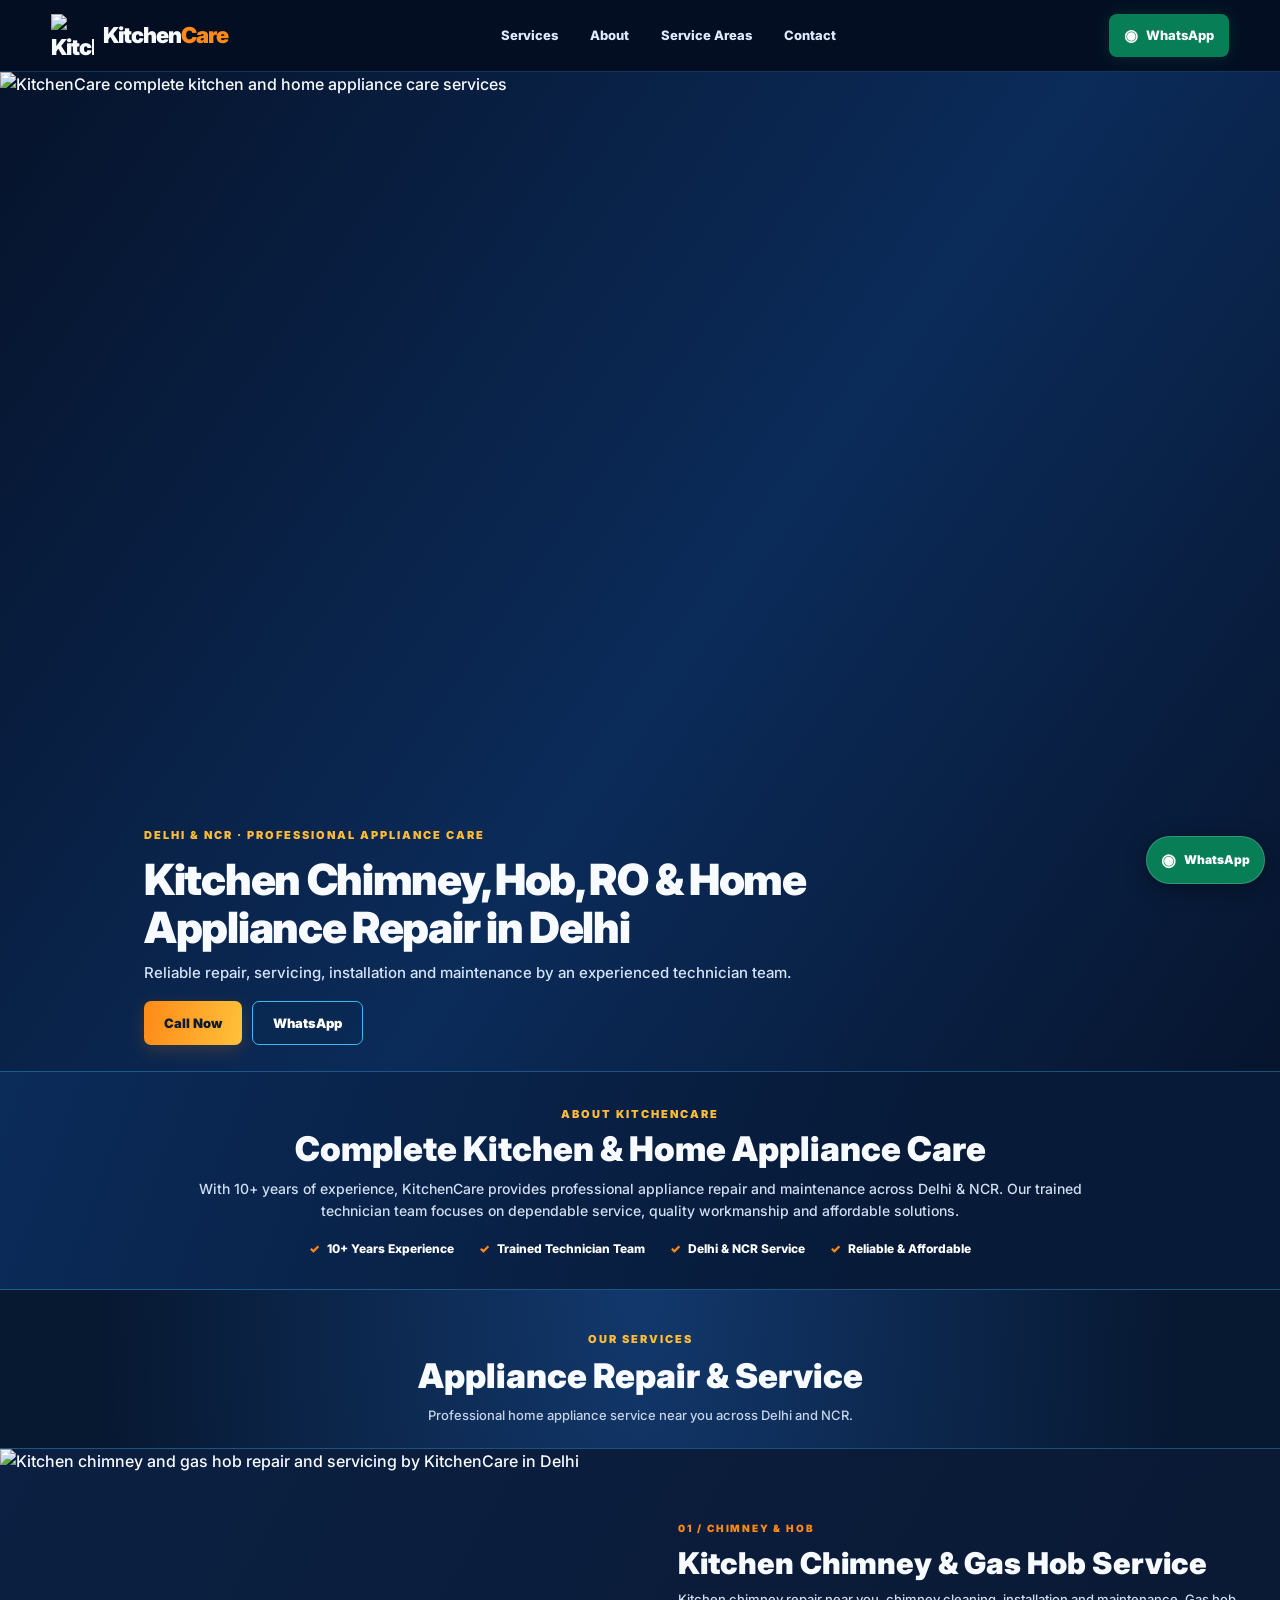
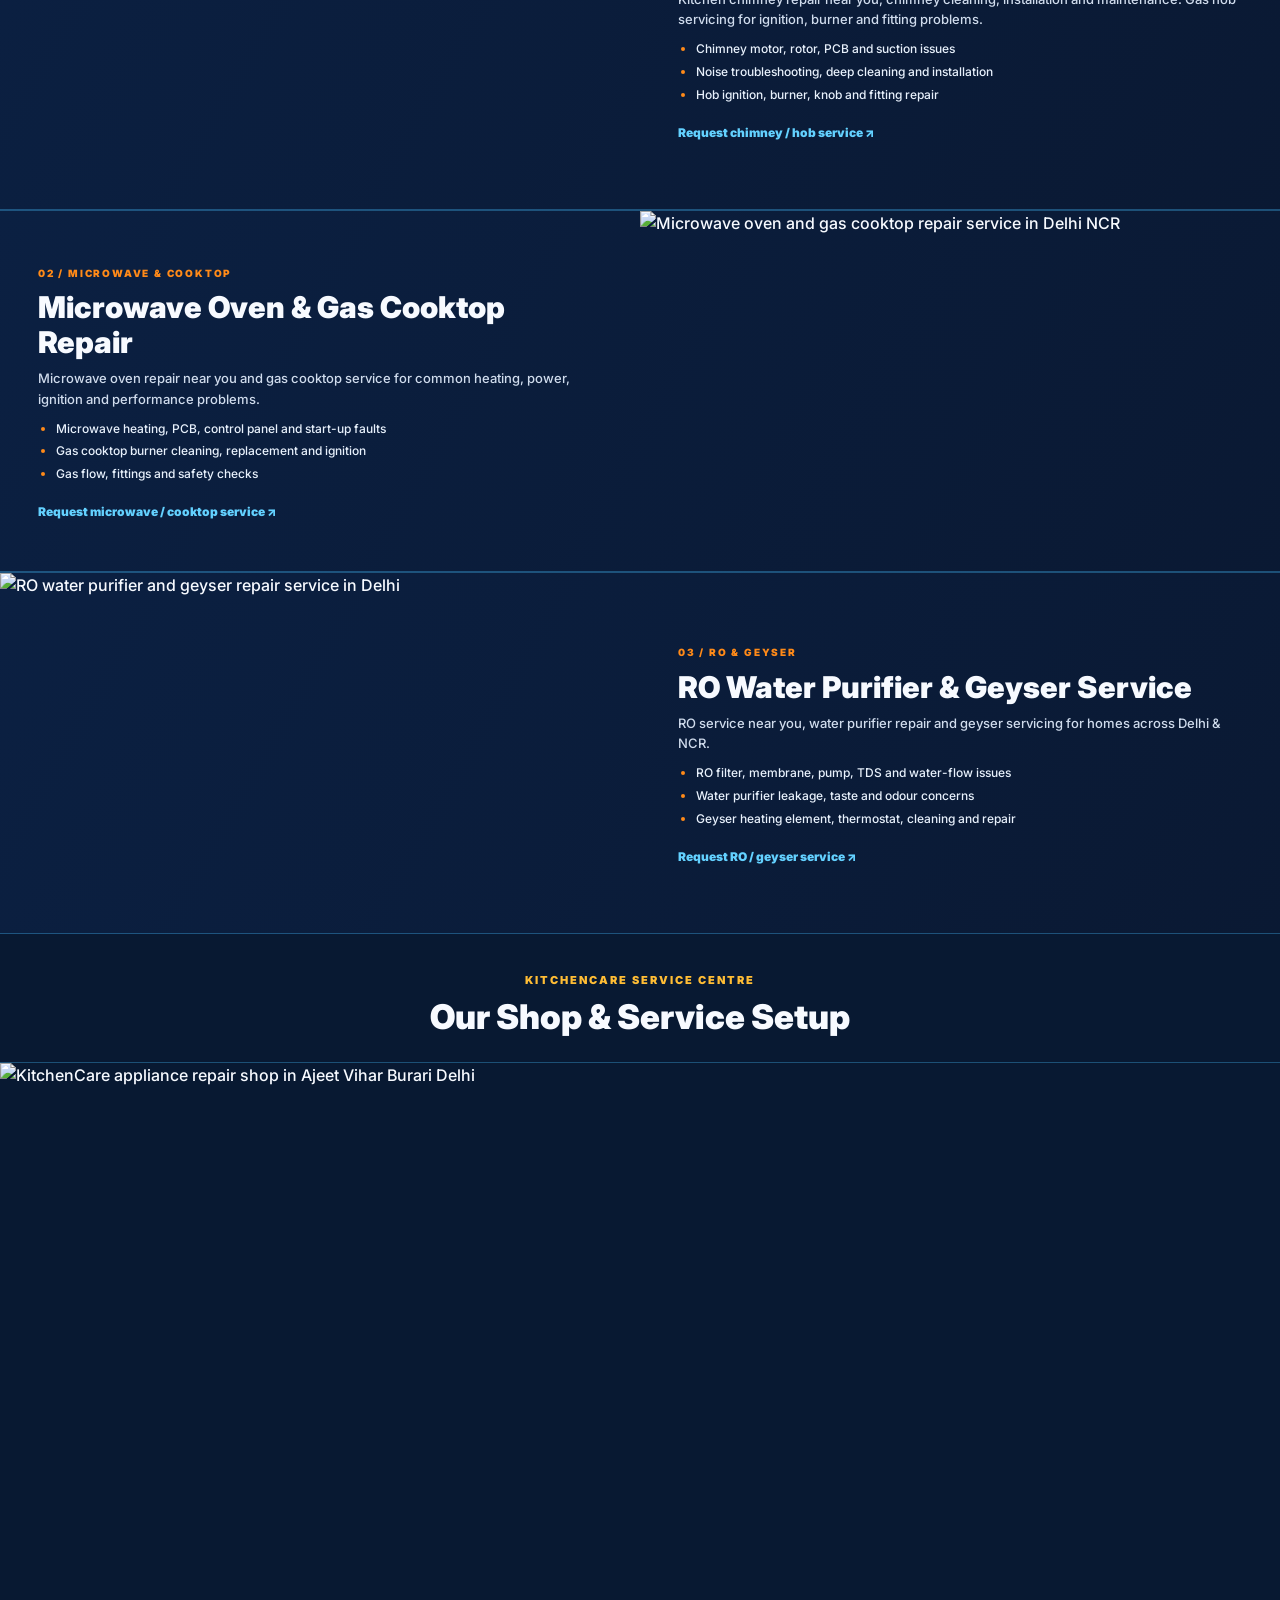
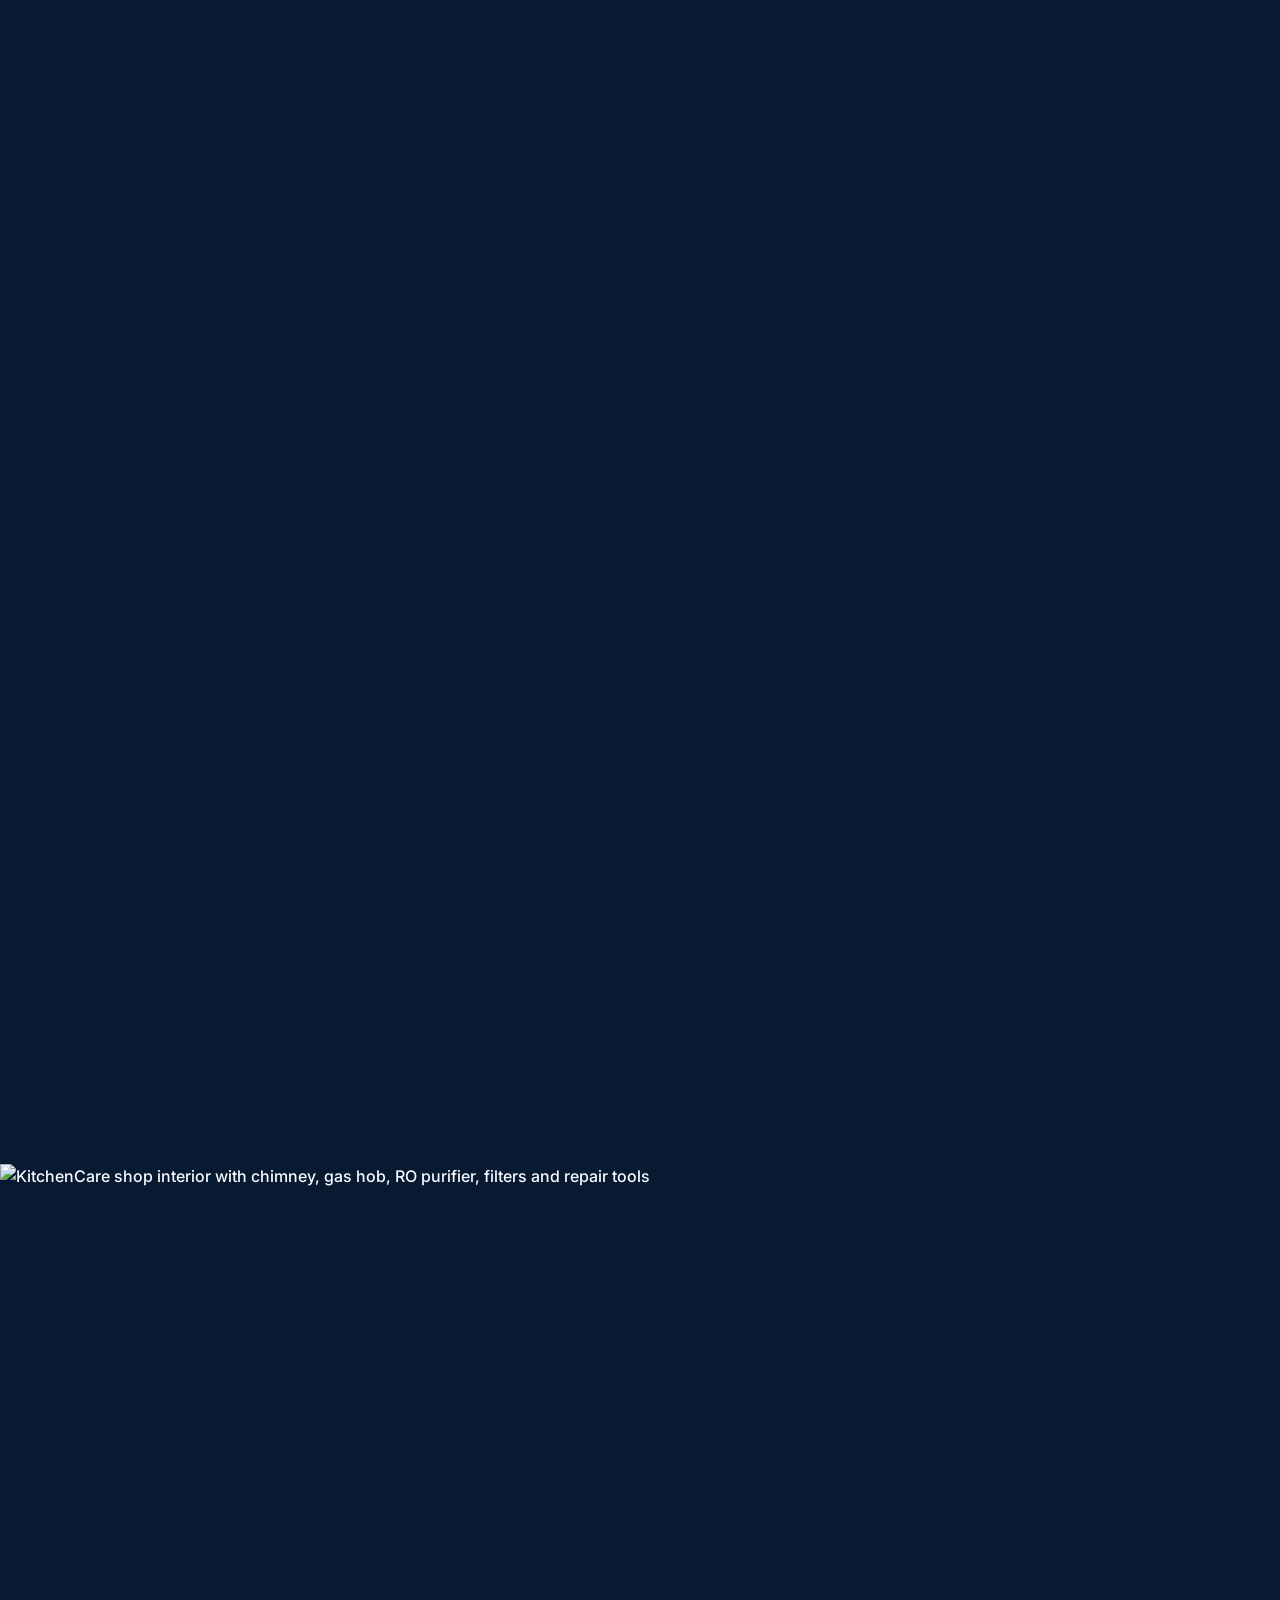
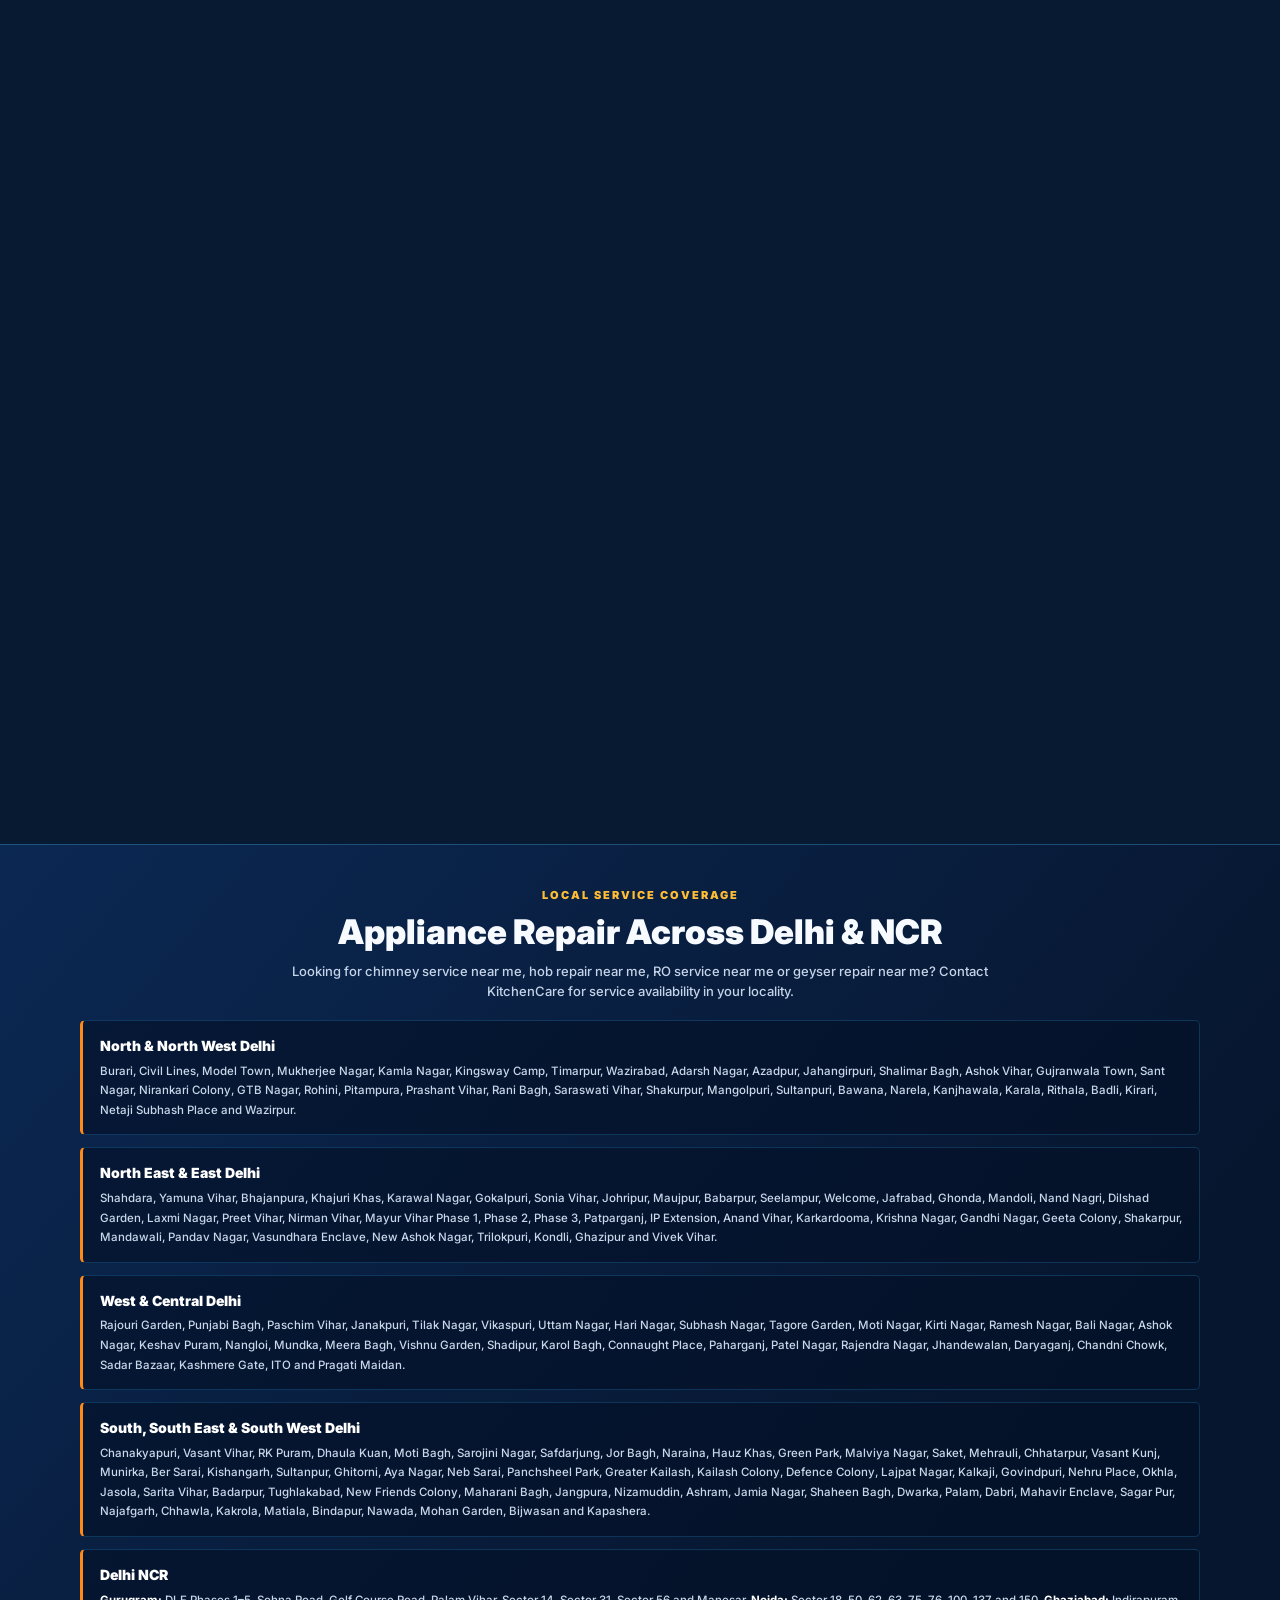
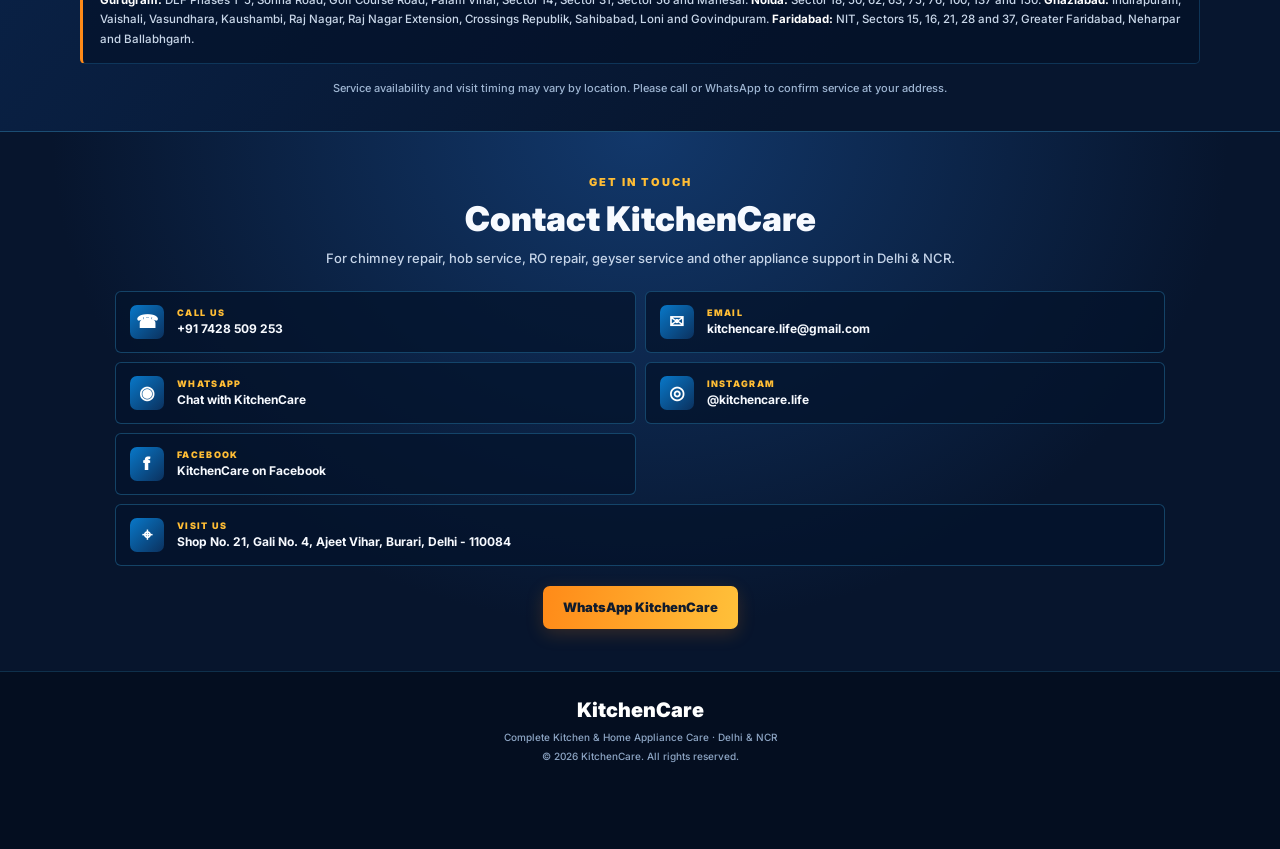
==== index.html @ 808c4248 "Add files via upload" ====
<!doctype html>
<html lang="en-IN">
<head>
  <meta charset="utf-8">
  <meta name="viewport" content="width=device-width, initial-scale=1">
  <title>KitchenCare | Chimney, Hob, RO & Appliance Repair in Delhi NCR</title>
  <meta name="description" content="KitchenCare provides chimney repair near you, kitchen chimney service, gas hob and cooktop repair, microwave repair, RO water purifier service and geyser repair across Delhi and NCR. Call or WhatsApp for service." />
  <meta name="keywords" content="chimney service near me, chimney repair near me, kitchen chimney repair Delhi, hob service near me, gas hob repair Delhi, gas cooktop repair, RO service near me, RO repair near me, water purifier service Delhi, geyser repair near me, microwave oven repair Delhi, appliance repair Delhi NCR" />
  <meta name="theme-color" content="#07152f">
  <meta property="og:type" content="website">
  <meta property="og:title" content="KitchenCare | Complete Kitchen & Home Appliance Care">
  <meta property="og:description" content="Professional chimney, hob, cooktop, microwave, RO and geyser service across Delhi & NCR.">
  <meta property="og:url" content="https://kitchencare.life/">
  <meta property="og:image" content="https://kitchencare.life/assets/hero.png">
  <link rel="canonical" href="https://kitchencare.life/">
  <link rel="icon" href="assets/logo.png" type="image/webp">
  <link rel="preconnect" href="https://fonts.googleapis.com">
  <link rel="preconnect" href="https://fonts.gstatic.com" crossorigin>
  <link href="https://fonts.googleapis.com/css2?family=Inter:wght@400;500;600;700;800;900&display=swap" rel="stylesheet">
  <link rel="stylesheet" href="styles.css">
  <script type="application/ld+json">
  {
    "@context":"https://schema.org",
    "@type":"HomeAndConstructionBusiness",
    "name":"KitchenCare",
    "url":"https://kitchencare.life/",
    "image":"https://kitchencare.life/assets/hero.png",
    "telephone":"+91-7428509253",
    "email":"kitchencare.life@gmail.com",
    "description":"KitchenCare provides kitchen chimney, gas hob, gas cooktop, microwave oven, RO water purifier and geyser repair, servicing and maintenance across Delhi and NCR.",
    "address":{
      "@type":"PostalAddress",
      "streetAddress":"Shop No. 21, Gali No. 4, Ajeet Vihar, Burari",
      "addressLocality":"Delhi",
      "addressRegion":"Delhi",
      "postalCode":"110084",
      "addressCountry":"IN"
    },
    "areaServed":["Delhi","North Delhi","North West Delhi","North East Delhi","West Delhi","Central Delhi","New Delhi","South Delhi","South East Delhi","South West Delhi","Gurugram","Noida","Ghaziabad","Faridabad"],
    "sameAs":[
      "https://www.instagram.com/kitchencare.life?evlk=MWlkMXZwMzRscHdmMA==",
      "https://www.facebook.com/share/1CvpM5TSEc/"
    ]
  }
  </script>
</head>
<body>
  <header class="site-header">
    <a class="brand" href="#home" aria-label="KitchenCare home"><img src="assets/logo.png" alt="KitchenCare logo"><span>Kitchen<span>Care</span></span></a>
    <nav class="desktop-nav" aria-label="Main navigation">
      <a href="#services">Services</a><a href="#about">About</a><a href="#areas">Service Areas</a><a href="#contact">Contact</a>
    </nav>
    <a class="header-whatsapp" href="https://wa.me/917428509253" target="_blank" rel="noopener" aria-label="WhatsApp KitchenCare"><span class="wa-icon">◉</span> WhatsApp</a>
  </header>

  <main id="home">
    <section class="hero-section" aria-label="KitchenCare appliance repair services">
      <img class="hero-banner" src="assets/hero.png" width="1920" height="1080" fetchpriority="high" decoding="async" alt="KitchenCare complete kitchen and home appliance care services">
      <div class="hero-copy">
        <p class="eyebrow">DELHI &amp; NCR · PROFESSIONAL APPLIANCE CARE</p>
        <h1>Kitchen Chimney, Hob, RO &amp; Home Appliance Repair in Delhi</h1>
        <p>Reliable repair, servicing, installation and maintenance by an experienced technician team.</p>
        <div class="hero-actions"><a class="btn btn-orange" href="tel:+917428509253">Call Now</a><a class="btn btn-outline" href="https://wa.me/917428509253" target="_blank" rel="noopener">WhatsApp</a></div>
      </div>
    </section>

    <section class="intro-strip" id="about">
      <div class="section-kicker">ABOUT KITCHENCARE</div>
      <h2>Complete Kitchen &amp; Home Appliance Care</h2>
      <p>With 10+ years of experience, KitchenCare provides professional appliance repair and maintenance across Delhi &amp; NCR. Our trained technician team focuses on dependable service, quality workmanship and affordable solutions.</p>
      <div class="trust-points"><span>10+ Years Experience</span><span>Trained Technician Team</span><span>Delhi &amp; NCR Service</span><span>Reliable &amp; Affordable</span></div>
    </section>

    <section class="service-section" id="services">
      <div class="section-heading"><span class="section-kicker">OUR SERVICES</span><h2>Appliance Repair &amp; Service</h2><p>Professional home appliance service near you across Delhi and NCR.</p></div>

      <article class="service-card">
        <img src="assets/chimney-hob.png" width="1920" height="1080" loading="lazy" decoding="async" alt="Kitchen chimney and gas hob repair and servicing by KitchenCare in Delhi">
        <div class="service-copy"><span class="service-number">01 / CHIMNEY &amp; HOB</span><h3>Kitchen Chimney &amp; Gas Hob Service</h3><p>Kitchen chimney repair near you, chimney cleaning, installation and maintenance. Gas hob servicing for ignition, burner and fitting problems.</p><ul><li>Chimney motor, rotor, PCB and suction issues</li><li>Noise troubleshooting, deep cleaning and installation</li><li>Hob ignition, burner, knob and fitting repair</li></ul><a class="text-link" href="https://wa.me/917428509253?text=Hello%20KitchenCare%2C%20I%20need%20chimney%20or%20hob%20service." target="_blank" rel="noopener">Request chimney / hob service ↗</a></div>
      </article>

      <article class="service-card reverse">
        <img src="assets/microwave-cooktop.png" width="1920" height="1080" loading="lazy" decoding="async" alt="Microwave oven and gas cooktop repair service in Delhi NCR">
        <div class="service-copy"><span class="service-number">02 / MICROWAVE &amp; COOKTOP</span><h3>Microwave Oven &amp; Gas Cooktop Repair</h3><p>Microwave oven repair near you and gas cooktop service for common heating, power, ignition and performance problems.</p><ul><li>Microwave heating, PCB, control panel and start-up faults</li><li>Gas cooktop burner cleaning, replacement and ignition</li><li>Gas flow, fittings and safety checks</li></ul><a class="text-link" href="https://wa.me/917428509253?text=Hello%20KitchenCare%2C%20I%20need%20microwave%20or%20gas%20cooktop%20service." target="_blank" rel="noopener">Request microwave / cooktop service ↗</a></div>
      </article>

      <article class="service-card">
        <img src="assets/geyser-ro.png" width="1920" height="1080" loading="lazy" decoding="async" alt="RO water purifier and geyser repair service in Delhi">
        <div class="service-copy"><span class="service-number">03 / RO &amp; GEYSER</span><h3>RO Water Purifier &amp; Geyser Service</h3><p>RO service near you, water purifier repair and geyser servicing for homes across Delhi &amp; NCR.</p><ul><li>RO filter, membrane, pump, TDS and water-flow issues</li><li>Water purifier leakage, taste and odour concerns</li><li>Geyser heating element, thermostat, cleaning and repair</li></ul><a class="text-link" href="https://wa.me/917428509253?text=Hello%20KitchenCare%2C%20I%20need%20RO%20or%20geyser%20service." target="_blank" rel="noopener">Request RO / geyser service ↗</a></div>
      </article>
    </section>

    <section class="shop-section">
      <div class="section-heading"><span class="section-kicker">KITCHENCARE SERVICE CENTRE</span><h2>Our Shop &amp; Service Setup</h2></div>
      <img class="shop-image" src="assets/shop-front.png" width="1088" height="1446" loading="lazy" decoding="async" alt="KitchenCare appliance repair shop in Ajeet Vihar Burari Delhi">
      <img class="shop-image shop-detail" src="assets/shop-interior.png" width="1254" height="1254" loading="lazy" decoding="async" alt="KitchenCare shop interior with chimney, gas hob, RO purifier, filters and repair tools">
    </section>

    <section class="areas-section" id="areas">
      <div class="section-heading"><span class="section-kicker">LOCAL SERVICE COVERAGE</span><h2>Appliance Repair Across Delhi &amp; NCR</h2><p>Looking for chimney service near me, hob repair near me, RO service near me or geyser repair near me? Contact KitchenCare for service availability in your locality.</p></div>
      <div class="area-block"><h3>North &amp; North West Delhi</h3><p>Burari, Civil Lines, Model Town, Mukherjee Nagar, Kamla Nagar, Kingsway Camp, Timarpur, Wazirabad, Adarsh Nagar, Azadpur, Jahangirpuri, Shalimar Bagh, Ashok Vihar, Gujranwala Town, Sant Nagar, Nirankari Colony, GTB Nagar, Rohini, Pitampura, Prashant Vihar, Rani Bagh, Saraswati Vihar, Shakurpur, Mangolpuri, Sultanpuri, Bawana, Narela, Kanjhawala, Karala, Rithala, Badli, Kirari, Netaji Subhash Place and Wazirpur.</p></div>
      <div class="area-block"><h3>North East &amp; East Delhi</h3><p>Shahdara, Yamuna Vihar, Bhajanpura, Khajuri Khas, Karawal Nagar, Gokalpuri, Sonia Vihar, Johripur, Maujpur, Babarpur, Seelampur, Welcome, Jafrabad, Ghonda, Mandoli, Nand Nagri, Dilshad Garden, Laxmi Nagar, Preet Vihar, Nirman Vihar, Mayur Vihar Phase 1, Phase 2, Phase 3, Patparganj, IP Extension, Anand Vihar, Karkardooma, Krishna Nagar, Gandhi Nagar, Geeta Colony, Shakarpur, Mandawali, Pandav Nagar, Vasundhara Enclave, New Ashok Nagar, Trilokpuri, Kondli, Ghazipur and Vivek Vihar.</p></div>
      <div class="area-block"><h3>West &amp; Central Delhi</h3><p>Rajouri Garden, Punjabi Bagh, Paschim Vihar, Janakpuri, Tilak Nagar, Vikaspuri, Uttam Nagar, Hari Nagar, Subhash Nagar, Tagore Garden, Moti Nagar, Kirti Nagar, Ramesh Nagar, Bali Nagar, Ashok Nagar, Keshav Puram, Nangloi, Mundka, Meera Bagh, Vishnu Garden, Shadipur, Karol Bagh, Connaught Place, Paharganj, Patel Nagar, Rajendra Nagar, Jhandewalan, Daryaganj, Chandni Chowk, Sadar Bazaar, Kashmere Gate, ITO and Pragati Maidan.</p></div>
      <div class="area-block"><h3>South, South East &amp; South West Delhi</h3><p>Chanakyapuri, Vasant Vihar, RK Puram, Dhaula Kuan, Moti Bagh, Sarojini Nagar, Safdarjung, Jor Bagh, Naraina, Hauz Khas, Green Park, Malviya Nagar, Saket, Mehrauli, Chhatarpur, Vasant Kunj, Munirka, Ber Sarai, Kishangarh, Sultanpur, Ghitorni, Aya Nagar, Neb Sarai, Panchsheel Park, Greater Kailash, Kailash Colony, Defence Colony, Lajpat Nagar, Kalkaji, Govindpuri, Nehru Place, Okhla, Jasola, Sarita Vihar, Badarpur, Tughlakabad, New Friends Colony, Maharani Bagh, Jangpura, Nizamuddin, Ashram, Jamia Nagar, Shaheen Bagh, Dwarka, Palam, Dabri, Mahavir Enclave, Sagar Pur, Najafgarh, Chhawla, Kakrola, Matiala, Bindapur, Nawada, Mohan Garden, Bijwasan and Kapashera.</p></div>
      <div class="area-block"><h3>Delhi NCR</h3><p><strong>Gurugram:</strong> DLF Phases 1–5, Sohna Road, Golf Course Road, Palam Vihar, Sector 14, Sector 31, Sector 56 and Manesar. <strong>Noida:</strong> Sector 18, 50, 62, 63, 75, 76, 100, 137 and 150. <strong>Ghaziabad:</strong> Indirapuram, Vaishali, Vasundhara, Kaushambi, Raj Nagar, Raj Nagar Extension, Crossings Republik, Sahibabad, Loni and Govindpuram. <strong>Faridabad:</strong> NIT, Sectors 15, 16, 21, 28 and 37, Greater Faridabad, Neharpar and Ballabhgarh.</p></div>
      <p class="coverage-note">Service availability and visit timing may vary by location. Please call or WhatsApp to confirm service at your address.</p>
    </section>

    <section class="contact-section" id="contact">
      <div class="section-heading"><span class="section-kicker">GET IN TOUCH</span><h2>Contact KitchenCare</h2><p>For chimney repair, hob service, RO repair, geyser service and other appliance support in Delhi &amp; NCR.</p></div>
      <div class="contact-grid">
        <a class="contact-item" href="tel:+917428509253"><span class="contact-icon">☎</span><span><small>CALL US</small><strong>+91 7428 509 253</strong></span></a>
        <a class="contact-item" href="mailto:kitchencare.life@gmail.com"><span class="contact-icon">✉</span><span><small>EMAIL</small><strong>kitchencare.life@gmail.com</strong></span></a>
        <a class="contact-item" href="https://wa.me/917428509253" target="_blank" rel="noopener"><span class="contact-icon">◉</span><span><small>WHATSAPP</small><strong>Chat with KitchenCare</strong></span></a>
        <a class="contact-item" href="https://www.instagram.com/kitchencare.life?evlk=MWlkMXZwMzRscHdmMA==" target="_blank" rel="noopener"><span class="contact-icon">◎</span><span><small>INSTAGRAM</small><strong>@kitchencare.life</strong></span></a>
        <a class="contact-item" href="https://www.facebook.com/share/1CvpM5TSEc/" target="_blank" rel="noopener"><span class="contact-icon">f</span><span><small>FACEBOOK</small><strong>KitchenCare on Facebook</strong></span></a>
        <a class="contact-item address-item" href="https://www.google.com/maps/search/?api=1&query=Shop+No+21+Gali+No+4+Ajeet+Vihar+Burari+Delhi+110084" target="_blank" rel="noopener"><span class="contact-icon">⌖</span><span><small>VISIT US</small><strong>Shop No. 21, Gali No. 4, Ajeet Vihar, Burari, Delhi - 110084</strong></span></a>
      </div>
      <a class="btn btn-orange contact-cta" href="https://wa.me/917428509253" target="_blank" rel="noopener">WhatsApp KitchenCare</a>
    </section>
  </main>

  <footer class="site-footer"><a class="footer-brand" href="#home">KitchenCare</a><p>Complete Kitchen &amp; Home Appliance Care · Delhi &amp; NCR</p><p>© <span id="year">2026</span> KitchenCare. All rights reserved.</p></footer>
  <a class="floating-whatsapp" href="https://wa.me/917428509253" target="_blank" rel="noopener" aria-label="Chat with KitchenCare on WhatsApp"><span>◉</span> WhatsApp</a>
  <script src="script.js" defer></script>
</body>
</html>
---- styles.css ----
:root{--navy:#06142e;--navy2:#0a2148;--blue:#0878c9;--cyan:#21b8ed;--orange:#ff8a18;--gold:#ffbd35;--white:#f7faff;--muted:#c6d3e6;--panel:#0c2042;--line:rgba(65,177,239,.36)}
*{box-sizing:border-box}html{scroll-behavior:smooth;scroll-padding-top:78px}body{margin:0;background:var(--navy);color:var(--white);font-family:Inter,Arial,sans-serif;font-weight:500;line-height:1.55}a{color:inherit;text-decoration:none}img{display:block;max-width:100%}.site-header{height:72px;position:sticky;top:0;z-index:20;display:flex;align-items:center;justify-content:space-between;padding:0 clamp(16px,4vw,58px);background:rgba(4,15,35,.96);border-bottom:1px solid rgba(31,169,235,.28);backdrop-filter:blur(12px)}.brand{display:flex;align-items:center;gap:9px;font-weight:900;font-size:22px;letter-spacing:-1px}.brand>span>span{color:var(--orange)}.brand img{width:43px;height:43px;object-fit:contain}.desktop-nav{display:flex;gap:clamp(14px,2.5vw,34px);font-size:13px;font-weight:800;color:#e0eaff}.desktop-nav a:hover,.text-link:hover{color:var(--gold)}.header-whatsapp{display:flex;align-items:center;gap:8px;background:#087e57;color:white;padding:9px 15px;border-radius:8px;font-size:13px;font-weight:800;box-shadow:0 0 18px rgba(0,190,120,.16)}.wa-icon{font-size:16px}.hero-section{background:linear-gradient(125deg,#06132b,#0b2b59 55%,#07152e);padding:0 0 26px}.hero-banner{width:100%;height:auto;object-fit:contain;object-position:center}.hero-copy{max-width:1120px;margin:0 auto;padding:24px clamp(18px,5vw,64px) 0}.eyebrow,.section-kicker{font-size:11px;letter-spacing:2px;color:var(--gold);font-weight:900}.hero-copy h1{font-size:clamp(25px,4vw,43px);line-height:1.12;letter-spacing:-1.3px;max-width:850px;margin:7px 0 10px;font-weight:900}.hero-copy p:not(.eyebrow){color:#d5e4f8;font-size:15px;margin:0 0 16px}.hero-actions{display:flex;gap:10px}.btn{display:inline-flex;align-items:center;justify-content:center;padding:11px 20px;border-radius:7px;font-size:13px;font-weight:900;transition:transform .2s,box-shadow .2s}.btn:hover{transform:translateY(-2px)}.btn-orange{background:linear-gradient(100deg,#ff8a18,#ffc13a);color:#101b2d;box-shadow:0 5px 18px rgba(255,138,24,.18)}.btn-outline{border:1px solid #38baf1;color:white;background:rgba(8,42,83,.5)}.intro-strip{padding:34px clamp(18px,6vw,80px) 30px;background:linear-gradient(110deg,#0b2b59,#071a38 70%);border-top:1px solid var(--line);border-bottom:1px solid var(--line);text-align:center}.intro-strip h2,.section-heading h2{font-size:clamp(23px,3.2vw,34px);font-weight:900;line-height:1.15;margin:6px 0 10px}.intro-strip>p{max-width:900px;margin:0 auto;color:#d0def0;font-size:14px}.trust-points{display:flex;justify-content:center;gap:10px 25px;flex-wrap:wrap;margin-top:19px}.trust-points span{font-size:12px;font-weight:800;color:#fff}.trust-points span:before{content:'✓';color:var(--orange);font-weight:900;margin-right:7px}.service-section{padding:35px 0 0;background:radial-gradient(ellipse at 50% 0%,#12386c 0%,#071831 60%)}.section-heading{text-align:center;padding:0 18px 23px}.section-heading p{font-size:13px;color:#c5d4e8;margin:0 auto;max-width:760px}.service-card{display:grid;grid-template-columns:1fr 1fr;align-items:start;gap:0;background:linear-gradient(120deg,#0b2042,#0a1933);border-top:1px solid var(--line);border-bottom:1px solid var(--line)}.service-card.reverse img{order:2}.service-card img{width:100%;height:auto;min-height:0;object-fit:contain;align-self:center}.service-copy{padding:clamp(20px,3vw,38px);align-self:center}.service-number{font-size:10px;letter-spacing:1.8px;color:var(--orange);font-weight:900}.service-copy h3{font-size:clamp(21px,2.6vw,30px);line-height:1.15;margin:7px 0 9px;font-weight:900}.service-copy p{font-size:13px;color:#d0dced;margin:0 0 9px}.service-copy ul{padding-left:18px;margin:8px 0 13px;color:#e8f1fc;font-size:12px}.service-copy li{padding:2px 0}.service-copy li::marker{color:var(--orange)}.text-link{font-size:12px;font-weight:900;color:#63d1ff}.shop-section{padding:32px 0 0;background:#081932}.shop-section .section-heading{padding-bottom:16px}.shop-image{width:100%;height:auto;max-height:none;object-fit:contain;object-position:center;border-top:1px solid var(--line)}.shop-detail{max-height:none;object-position:center;border-top:0}.areas-section{padding:36px clamp(17px,5vw,65px) 34px;background:linear-gradient(130deg,#0b2853,#07162f 75%);border-top:1px solid var(--line)}.areas-section .section-heading{padding-bottom:19px}.area-block{max-width:1120px;margin:0 auto 12px;padding:14px 17px;background:rgba(4,17,39,.62);border:1px solid rgba(47,157,218,.25);border-left:3px solid var(--orange);border-radius:5px}.area-block h3{margin:0 0 5px;font-size:14px;font-weight:900;color:#fff}.area-block p{margin:0;color:#c9d7e9;font-size:11.5px;line-height:1.7}.area-block strong{color:#fff}.coverage-note{text-align:center;color:#9eb5d2;font-size:11px;margin:16px auto 0;max-width:900px}.contact-section{padding:36px clamp(17px,5vw,65px) 42px;background:radial-gradient(ellipse at 50% 0%,#12386b,#07152d 65%);border-top:1px solid var(--line)}.contact-grid{max-width:1050px;margin:0 auto;display:grid;grid-template-columns:repeat(2,minmax(0,1fr));gap:9px}.contact-item{display:flex;align-items:center;gap:13px;min-width:0;padding:13px 14px;border:1px solid rgba(55,168,226,.32);background:rgba(5,20,44,.78);border-radius:6px;transition:border-color .2s,transform .2s}.contact-item:hover{border-color:var(--orange);transform:translateY(-2px)}.contact-icon{flex:0 0 34px;width:34px;height:34px;display:grid;place-items:center;background:linear-gradient(135deg,#0878c9,#0b315e);border-radius:7px;color:#fff;font-size:18px;font-weight:900}.contact-item small{display:block;color:var(--gold);font-size:9px;letter-spacing:1.3px;font-weight:900}.contact-item strong{display:block;font-size:12px;overflow-wrap:anywhere}.address-item{grid-column:1/-1}.contact-cta{display:flex;width:max-content;margin:20px auto 0}.site-footer{text-align:center;padding:23px 15px 80px;background:#040e20;border-top:1px solid rgba(55,168,226,.22)}.footer-brand{font-size:20px;font-weight:900;color:white}.site-footer p{font-size:10px;color:#8ea6c5;margin:4px 0}.floating-whatsapp{position:fixed;right:15px;bottom:16px;z-index:30;display:flex;align-items:center;gap:8px;padding:10px 14px;border-radius:25px;background:#087e57;color:#fff;font-size:12px;font-weight:900;box-shadow:0 5px 22px rgba(0,0,0,.35);border:1px solid rgba(255,255,255,.18)}.floating-whatsapp span{font-size:17px}
@media(max-width:760px){.site-header{height:62px;padding:0 13px}.brand{font-size:19px;gap:6px}.brand img{width:36px;height:36px}.desktop-nav{display:none}.header-whatsapp{padding:8px 12px;font-size:12px}.hero-banner{aspect-ratio:auto;object-fit:contain}.hero-section{padding-bottom:21px}.hero-copy{padding:19px 17px 0}.hero-copy h1{font-size:27px}.hero-copy p:not(.eyebrow){font-size:13px}.intro-strip{padding:26px 17px 23px}.intro-strip>p{font-size:12px}.trust-points{gap:8px 13px}.trust-points span{font-size:10px}.service-section{padding-top:27px}.section-heading{padding-bottom:16px}.section-heading h2{font-size:25px}.section-heading p{font-size:12px}.service-card{display:flex;flex-direction:column;gap:0}.service-card.reverse img{order:0}.service-card img{height:auto;min-height:0;aspect-ratio:auto;object-fit:contain}.service-copy{padding:17px 18px 20px}.service-copy h3{font-size:23px}.service-copy p{font-size:12px}.service-copy ul{font-size:11.5px;margin:6px 0 10px}.shop-section{padding-top:27px}.shop-section .section-heading{padding-bottom:13px}.shop-image{aspect-ratio:auto;max-height:none;object-fit:contain}.shop-detail{aspect-ratio:auto;max-height:none}.areas-section,.contact-section{padding:28px 14px}.area-block{padding:11px 12px;margin-bottom:9px}.area-block p{font-size:10.5px}.area-block h3{font-size:13px}.contact-grid{grid-template-columns:1fr;gap:8px}.address-item{grid-column:auto}.contact-item{padding:11px}.contact-item strong{font-size:11.5px}.site-footer{padding-bottom:83px}}
@media(prefers-reduced-motion:reduce){html{scroll-behavior:auto}*,*::before,*::after{transition:none!important}}
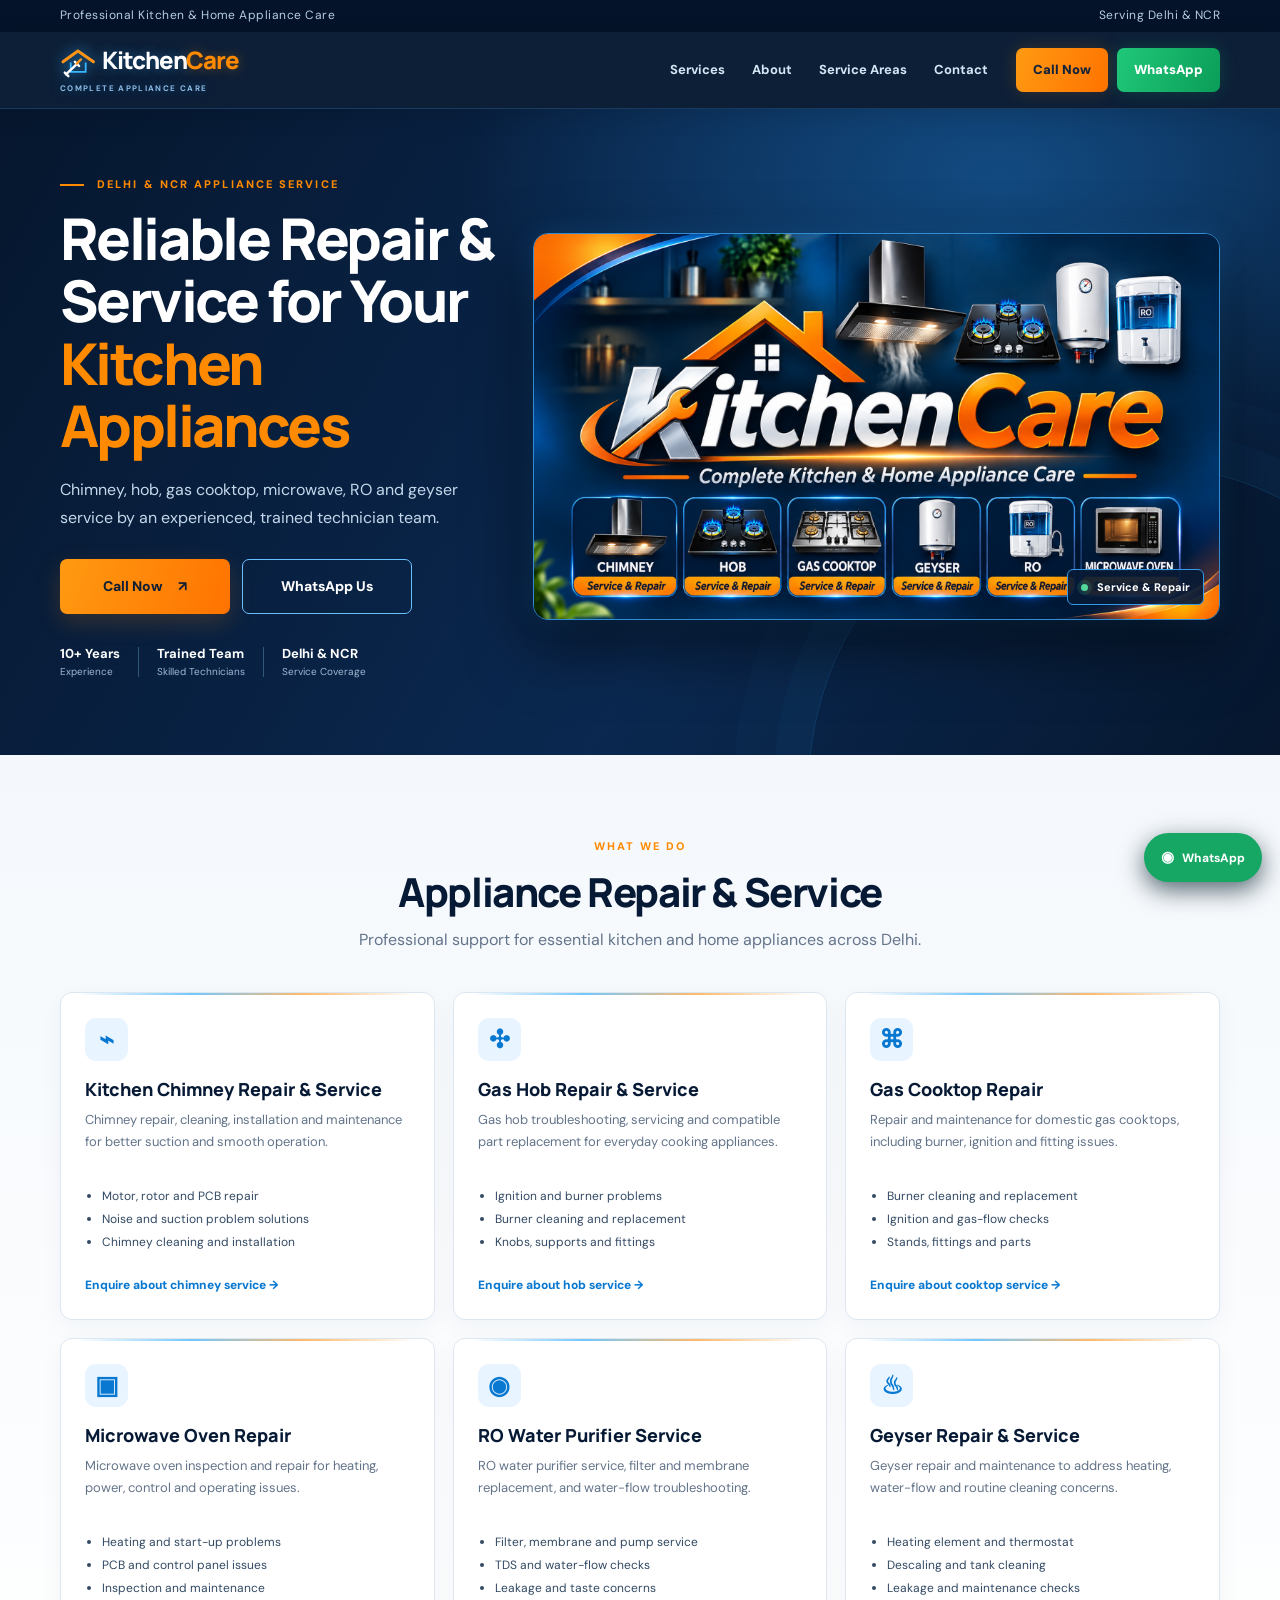
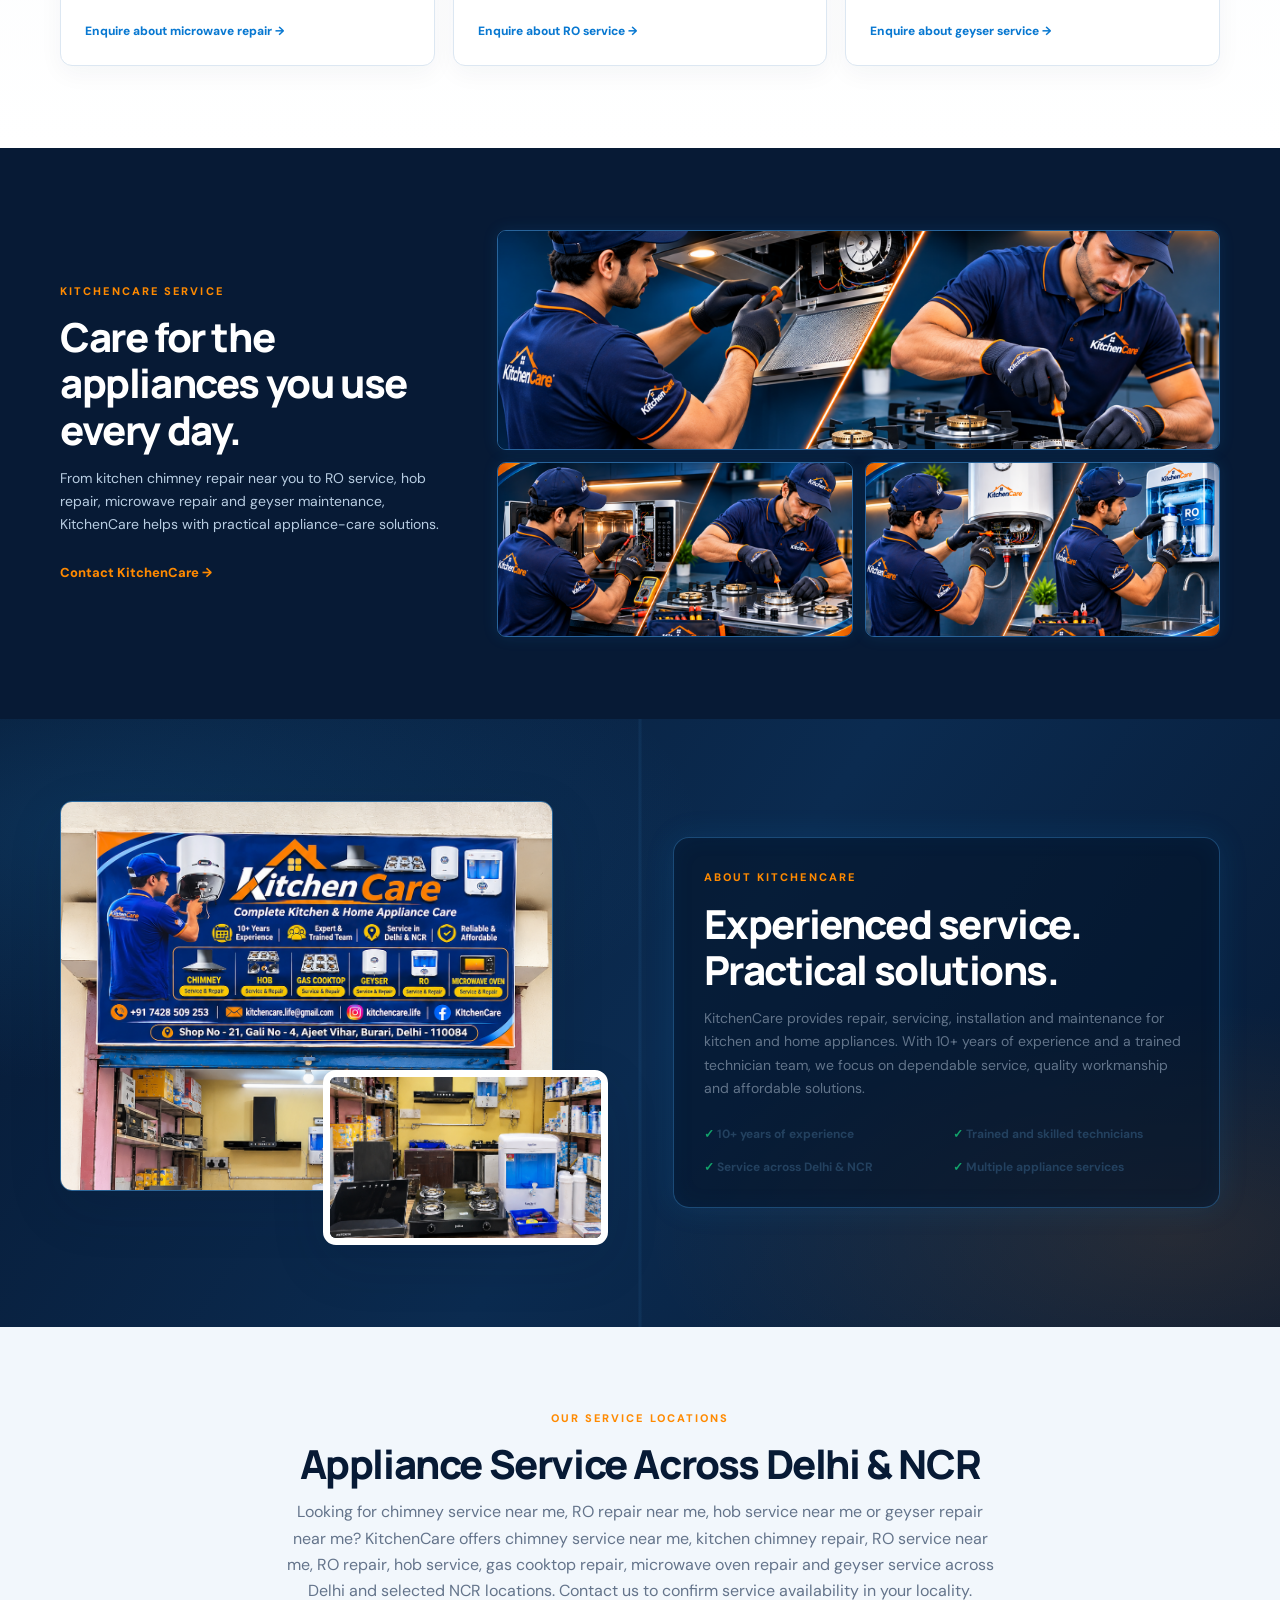
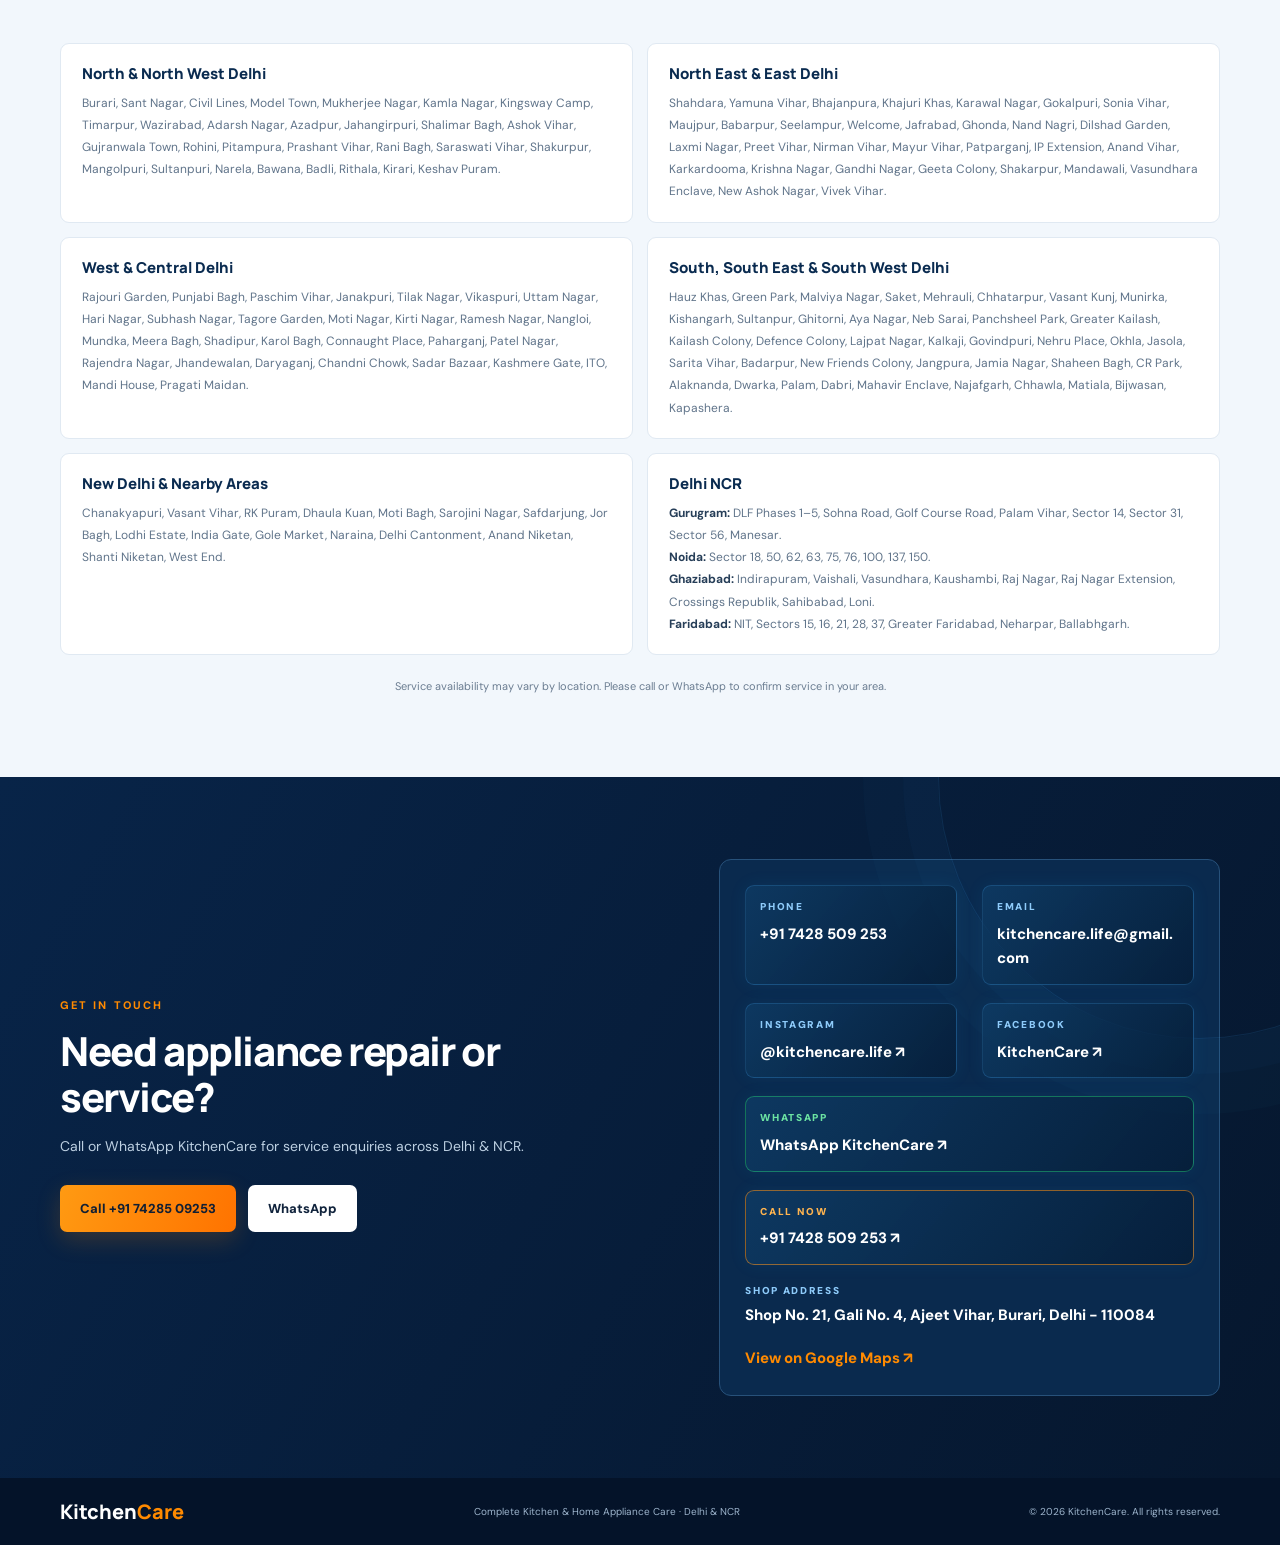
==== commit ad544d05: "Add files via upload" ====
--- a/index.html
+++ b/index.html
@@ -4,30 +4,27 @@
   <meta charset="utf-8">
   <meta name="viewport" content="width=device-width, initial-scale=1">
   <title>KitchenCare | Chimney, Hob, RO & Appliance Repair in Delhi NCR</title>
-  <meta name="description" content="KitchenCare provides chimney repair near you, kitchen chimney service, gas hob and cooktop repair, microwave repair, RO water purifier service and geyser repair across Delhi and NCR. Call or WhatsApp for service." />
-  <meta name="keywords" content="chimney service near me, chimney repair near me, kitchen chimney repair Delhi, hob service near me, gas hob repair Delhi, gas cooktop repair, RO service near me, RO repair near me, water purifier service Delhi, geyser repair near me, microwave oven repair Delhi, appliance repair Delhi NCR" />
-  <meta name="theme-color" content="#07152f">
-  <meta property="og:type" content="website">
-  <meta property="og:title" content="KitchenCare | Complete Kitchen & Home Appliance Care">
-  <meta property="og:description" content="Professional chimney, hob, cooktop, microwave, RO and geyser service across Delhi & NCR.">
-  <meta property="og:url" content="https://kitchencare.life/">
-  <meta property="og:image" content="https://kitchencare.life/assets/hero.png">
-  <link rel="canonical" href="https://kitchencare.life/">
-  <link rel="icon" href="assets/logo.png" type="image/webp">
-  <link rel="preconnect" href="https://fonts.googleapis.com">
-  <link rel="preconnect" href="https://fonts.gstatic.com" crossorigin>
-  <link href="https://fonts.googleapis.com/css2?family=Inter:wght@400;500;600;700;800;900&display=swap" rel="stylesheet">
+  <meta name="description" content="KitchenCare provides kitchen chimney repair, hob and gas cooktop service, microwave repair, RO water purifier service and geyser repair across Delhi and NCR. Call or WhatsApp for service." />
+  <meta name="robots" content="index,follow,max-image-preview:large" />
+  <meta name="theme-color" content="#071a35" />
+  <link rel="canonical" href="https://kitchencare.life/" />
+  <meta property="og:type" content="website" />
+  <meta property="og:title" content="KitchenCare | Appliance Repair & Service in Delhi NCR" />
+  <meta property="og:description" content="Chimney, hob, gas cooktop, microwave, RO and geyser service across Delhi & NCR." />
+  <meta property="og:url" content="https://kitchencare.life/" />
+  <meta property="og:image" content="https://kitchencare.life/assets/hero-kitchencare.png" />
+  <link rel="preload" as="image" href="assets/hero-kitchencare.png" fetchpriority="high">
   <link rel="stylesheet" href="styles.css">
   <script type="application/ld+json">
   {
     "@context":"https://schema.org",
-    "@type":"HomeAndConstructionBusiness",
+    "@type":"LocalBusiness",
     "name":"KitchenCare",
     "url":"https://kitchencare.life/",
-    "image":"https://kitchencare.life/assets/hero.png",
+    "image":"https://kitchencare.life/assets/hero-kitchencare.png",
+    "description":"KitchenCare provides kitchen chimney repair and service, hob and gas cooktop repair, microwave oven repair, RO water purifier service and geyser repair across Delhi and NCR.",
     "telephone":"+91-7428509253",
     "email":"kitchencare.life@gmail.com",
-    "description":"KitchenCare provides kitchen chimney, gas hob, gas cooktop, microwave oven, RO water purifier and geyser repair, servicing and maintenance across Delhi and NCR.",
     "address":{
       "@type":"PostalAddress",
       "streetAddress":"Shop No. 21, Gali No. 4, Ajeet Vihar, Burari",
@@ -36,92 +33,83 @@
       "postalCode":"110084",
       "addressCountry":"IN"
     },
-    "areaServed":["Delhi","North Delhi","North West Delhi","North East Delhi","West Delhi","Central Delhi","New Delhi","South Delhi","South East Delhi","South West Delhi","Gurugram","Noida","Ghaziabad","Faridabad"],
+    "areaServed":["Delhi","Burari","North Delhi","North West Delhi","North East Delhi","Central Delhi","West Delhi","East Delhi","South Delhi","South West Delhi","South East Delhi","New Delhi","Gurugram","Noida","Ghaziabad","Faridabad"],
     "sameAs":[
       "https://www.instagram.com/kitchencare.life?evlk=MWlkMXZwMzRscHdmMA==",
       "https://www.facebook.com/share/1CvpM5TSEc/"
-    ]
+    ],
+    "knowsAbout":["Kitchen chimney repair","Chimney cleaning and maintenance","Gas hob repair","Gas cooktop service","Microwave oven repair","RO water purifier service","Geyser repair"]
   }
   </script>
 </head>
 <body>
-  <header class="site-header">
-    <a class="brand" href="#home" aria-label="KitchenCare home"><img src="assets/logo.png" alt="KitchenCare logo"><span>Kitchen<span>Care</span></span></a>
-    <nav class="desktop-nav" aria-label="Main navigation">
-      <a href="#services">Services</a><a href="#about">About</a><a href="#areas">Service Areas</a><a href="#contact">Contact</a>
-    </nav>
-    <a class="header-whatsapp" href="https://wa.me/917428509253" target="_blank" rel="noopener" aria-label="WhatsApp KitchenCare"><span class="wa-icon">◉</span> WhatsApp</a>
+  <div class="topline"><div class="wrap topinner"><span>Professional Kitchen & Home Appliance Care</span><span>Serving Delhi &amp; NCR</span></div></div>
+  <header class="header">
+    <div class="wrap navrow">
+      <a class="brand" href="#home" aria-label="KitchenCare home">
+        <span class="brandname"><span class="brand-art"><svg viewBox="0 0 62 48" role="img" aria-label="House and wrench"><path d="M5 22 L30 4 L56 22" fill="none" stroke="#ff9418" stroke-width="5" stroke-linecap="round" stroke-linejoin="round"/><path d="M18 23 L18 39 L43 39 L43 23" fill="none" stroke="#38b8ff" stroke-width="3" stroke-linejoin="round"/><path d="M10 43 L29 25 M25 22 L32 29 M8 40 L14 46" fill="none" stroke="#fff" stroke-width="4" stroke-linecap="round"/><path d="M28 25 L35 18" stroke="#ff9418" stroke-width="4" stroke-linecap="round"/></svg></span>Kitchen<span>Care</span><small>COMPLETE APPLIANCE CARE</small></span>
+      </a>
+      <button class="menu-toggle" aria-label="Open navigation" aria-expanded="false">☰</button>
+      <nav class="navlinks" aria-label="Main navigation">
+        <a href="#services">Services</a><a href="#about">About</a><a href="#areas">Service Areas</a><a href="#contact">Contact</a>
+      </nav>
+      <div class="header-actions"><a class="nav-call" href="tel:+917428509253">Call Now</a><a class="nav-whatsapp" href="https://wa.me/917428509253?text=Hello%20KitchenCare%2C%20I%20need%20appliance%20service." target="_blank" rel="noopener">WhatsApp</a></div>
+    </div>
   </header>
 
-  <main id="home">
-    <section class="hero-section" aria-label="KitchenCare appliance repair services">
-      <img class="hero-banner" src="assets/hero.png" width="1920" height="1080" fetchpriority="high" decoding="async" alt="KitchenCare complete kitchen and home appliance care services">
-      <div class="hero-copy">
-        <p class="eyebrow">DELHI &amp; NCR · PROFESSIONAL APPLIANCE CARE</p>
-        <h1>Kitchen Chimney, Hob, RO &amp; Home Appliance Repair in Delhi</h1>
-        <p>Reliable repair, servicing, installation and maintenance by an experienced technician team.</p>
-        <div class="hero-actions"><a class="btn btn-orange" href="tel:+917428509253">Call Now</a><a class="btn btn-outline" href="https://wa.me/917428509253" target="_blank" rel="noopener">WhatsApp</a></div>
+  <main>
+    <section class="hero" id="home">
+      <div class="wrap hero-grid">
+        <div class="hero-copy">
+          <p class="eyebrow"><span></span> DELHI &amp; NCR APPLIANCE SERVICE</p>
+          <h1>Reliable Repair &amp; Service for Your <em>Kitchen Appliances</em></h1>
+          <p class="hero-lead">Chimney, hob, gas cooktop, microwave, RO and geyser service by an experienced, trained technician team.</p>
+          <div class="hero-actions"><a class="btn btn-orange" href="tel:+917428509253">Call Now <span>↗</span></a><a class="btn btn-outline" href="https://wa.me/917428509253?text=Hello%20KitchenCare%2C%20please%20help%20me%20book%20a%20service." target="_blank" rel="noopener">WhatsApp Us</a></div>
+          <div class="trust-row"><div><b>10+ Years</b><small>Experience</small></div><i></i><div><b>Trained Team</b><small>Skilled Technicians</small></div><i></i><div><b>Delhi &amp; NCR</b><small>Service Coverage</small></div></div>
+        </div>
+        <div class="hero-visual"><img src="assets/hero-kitchencare.png" alt="KitchenCare chimney, hob, gas cooktop, geyser, RO and microwave appliance service" width="1920" height="1080"><div class="visual-tag"><span class="pulse"></span> Service &amp; Repair</div></div>
       </div>
     </section>
 
-    <section class="intro-strip" id="about">
-      <div class="section-kicker">ABOUT KITCHENCARE</div>
-      <h2>Complete Kitchen &amp; Home Appliance Care</h2>
-      <p>With 10+ years of experience, KitchenCare provides professional appliance repair and maintenance across Delhi &amp; NCR. Our trained technician team focuses on dependable service, quality workmanship and affordable solutions.</p>
-      <div class="trust-points"><span>10+ Years Experience</span><span>Trained Technician Team</span><span>Delhi &amp; NCR Service</span><span>Reliable &amp; Affordable</span></div>
+    <section class="service-section section" id="services">
+      <div class="wrap">
+        <div class="section-head"><p class="eyebrow">WHAT WE DO</p><h2>Appliance Repair &amp; Service</h2><p>Professional support for essential kitchen and home appliances across Delhi.</p></div>
+        <div class="service-grid">
+          <article class="service-card"><div class="service-icon">⌁</div><h3>Kitchen Chimney Repair &amp; Service</h3><p>Chimney repair, cleaning, installation and maintenance for better suction and smooth operation.</p><ul><li>Motor, rotor and PCB repair</li><li>Noise and suction problem solutions</li><li>Chimney cleaning and installation</li></ul><a href="https://wa.me/917428509253?text=I%20need%20kitchen%20chimney%20repair%20or%20service." target="_blank" rel="noopener">Enquire about chimney service →</a></article>
+          <article class="service-card"><div class="service-icon">✣</div><h3>Gas Hob Repair &amp; Service</h3><p>Gas hob troubleshooting, servicing and compatible part replacement for everyday cooking appliances.</p><ul><li>Ignition and burner problems</li><li>Burner cleaning and replacement</li><li>Knobs, supports and fittings</li></ul><a href="https://wa.me/917428509253?text=I%20need%20gas%20hob%20repair%20or%20service." target="_blank" rel="noopener">Enquire about hob service →</a></article>
+          <article class="service-card"><div class="service-icon">⌘</div><h3>Gas Cooktop Repair</h3><p>Repair and maintenance for domestic gas cooktops, including burner, ignition and fitting issues.</p><ul><li>Burner cleaning and replacement</li><li>Ignition and gas-flow checks</li><li>Stands, fittings and parts</li></ul><a href="https://wa.me/917428509253?text=I%20need%20gas%20cooktop%20repair." target="_blank" rel="noopener">Enquire about cooktop service →</a></article>
+          <article class="service-card"><div class="service-icon">▣</div><h3>Microwave Oven Repair</h3><p>Microwave oven inspection and repair for heating, power, control and operating issues.</p><ul><li>Heating and start-up problems</li><li>PCB and control panel issues</li><li>Inspection and maintenance</li></ul><a href="https://wa.me/917428509253?text=I%20need%20microwave%20oven%20repair." target="_blank" rel="noopener">Enquire about microwave repair →</a></article>
+          <article class="service-card"><div class="service-icon">◉</div><h3>RO Water Purifier Service</h3><p>RO water purifier service, filter and membrane replacement, and water-flow troubleshooting.</p><ul><li>Filter, membrane and pump service</li><li>TDS and water-flow checks</li><li>Leakage and taste concerns</li></ul><a href="https://wa.me/917428509253?text=I%20need%20RO%20water%20purifier%20service." target="_blank" rel="noopener">Enquire about RO service →</a></article>
+          <article class="service-card"><div class="service-icon">♨</div><h3>Geyser Repair &amp; Service</h3><p>Geyser repair and maintenance to address heating, water-flow and routine cleaning concerns.</p><ul><li>Heating element and thermostat</li><li>Descaling and tank cleaning</li><li>Leakage and maintenance checks</li></ul><a href="https://wa.me/917428509253?text=I%20need%20geyser%20repair%20or%20service." target="_blank" rel="noopener">Enquire about geyser service →</a></article>
+        </div>
+      </div>
     </section>
 
-    <section class="service-section" id="services">
-      <div class="section-heading"><span class="section-kicker">OUR SERVICES</span><h2>Appliance Repair &amp; Service</h2><p>Professional home appliance service near you across Delhi and NCR.</p></div>
-
-      <article class="service-card">
-        <img src="assets/chimney-hob.png" width="1920" height="1080" loading="lazy" decoding="async" alt="Kitchen chimney and gas hob repair and servicing by KitchenCare in Delhi">
-        <div class="service-copy"><span class="service-number">01 / CHIMNEY &amp; HOB</span><h3>Kitchen Chimney &amp; Gas Hob Service</h3><p>Kitchen chimney repair near you, chimney cleaning, installation and maintenance. Gas hob servicing for ignition, burner and fitting problems.</p><ul><li>Chimney motor, rotor, PCB and suction issues</li><li>Noise troubleshooting, deep cleaning and installation</li><li>Hob ignition, burner, knob and fitting repair</li></ul><a class="text-link" href="https://wa.me/917428509253?text=Hello%20KitchenCare%2C%20I%20need%20chimney%20or%20hob%20service." target="_blank" rel="noopener">Request chimney / hob service ↗</a></div>
-      </article>
-
-      <article class="service-card reverse">
-        <img src="assets/microwave-cooktop.png" width="1920" height="1080" loading="lazy" decoding="async" alt="Microwave oven and gas cooktop repair service in Delhi NCR">
-        <div class="service-copy"><span class="service-number">02 / MICROWAVE &amp; COOKTOP</span><h3>Microwave Oven &amp; Gas Cooktop Repair</h3><p>Microwave oven repair near you and gas cooktop service for common heating, power, ignition and performance problems.</p><ul><li>Microwave heating, PCB, control panel and start-up faults</li><li>Gas cooktop burner cleaning, replacement and ignition</li><li>Gas flow, fittings and safety checks</li></ul><a class="text-link" href="https://wa.me/917428509253?text=Hello%20KitchenCare%2C%20I%20need%20microwave%20or%20gas%20cooktop%20service." target="_blank" rel="noopener">Request microwave / cooktop service ↗</a></div>
-      </article>
-
-      <article class="service-card">
-        <img src="assets/geyser-ro.png" width="1920" height="1080" loading="lazy" decoding="async" alt="RO water purifier and geyser repair service in Delhi">
-        <div class="service-copy"><span class="service-number">03 / RO &amp; GEYSER</span><h3>RO Water Purifier &amp; Geyser Service</h3><p>RO service near you, water purifier repair and geyser servicing for homes across Delhi &amp; NCR.</p><ul><li>RO filter, membrane, pump, TDS and water-flow issues</li><li>Water purifier leakage, taste and odour concerns</li><li>Geyser heating element, thermostat, cleaning and repair</li></ul><a class="text-link" href="https://wa.me/917428509253?text=Hello%20KitchenCare%2C%20I%20need%20RO%20or%20geyser%20service." target="_blank" rel="noopener">Request RO / geyser service ↗</a></div>
-      </article>
+    <section class="showcase section" aria-label="KitchenCare service work">
+      <div class="wrap showcase-grid">
+        <div class="showcase-copy"><p class="eyebrow">KITCHENCARE SERVICE</p><h2>Care for the appliances you use every day.</h2><p>From kitchen chimney repair near you to RO service, hob repair, microwave repair and geyser maintenance, KitchenCare helps with practical appliance-care solutions.</p><a class="text-link" href="#contact">Contact KitchenCare →</a></div>
+        <div class="showcase-images"><img src="assets/chimney-hob.png" alt="KitchenCare technician servicing kitchen chimney and gas hob" loading="lazy"><img src="assets/microwave-cooktop.png" alt="Microwave oven and gas cooktop repair service" loading="lazy"><img src="assets/geyser-ro.png" alt="Geyser and RO water purifier service" loading="lazy"></div>
+      </div>
     </section>
 
-    <section class="shop-section">
-      <div class="section-heading"><span class="section-kicker">KITCHENCARE SERVICE CENTRE</span><h2>Our Shop &amp; Service Setup</h2></div>
-      <img class="shop-image" src="assets/shop-front.png" width="1088" height="1446" loading="lazy" decoding="async" alt="KitchenCare appliance repair shop in Ajeet Vihar Burari Delhi">
-      <img class="shop-image shop-detail" src="assets/shop-interior.png" width="1254" height="1254" loading="lazy" decoding="async" alt="KitchenCare shop interior with chimney, gas hob, RO purifier, filters and repair tools">
-    </section>
+    <section class="about section" id="about"><div class="wrap about-grid"><div class="about-photo"><img src="assets/storefront.png" alt="KitchenCare local appliance service shop in Burari, Delhi" loading="lazy"><img class="inset-photo" src="assets/shop-interior.png" alt="KitchenCare appliance parts, chimney, hob and RO display inside the shop" loading="lazy"></div><div class="about-copy"><p class="eyebrow">ABOUT KITCHENCARE</p><h2>Experienced service. Practical solutions.</h2><p>KitchenCare provides repair, servicing, installation and maintenance for kitchen and home appliances. With 10+ years of experience and a trained technician team, we focus on dependable service, quality workmanship and affordable solutions.</p><div class="about-points"><span>✓ 10+ years of experience</span><span>✓ Trained and skilled technicians</span><span>✓ Service across Delhi &amp; NCR</span><span>✓ Multiple appliance services</span></div></div></div></section>
 
-    <section class="areas-section" id="areas">
-      <div class="section-heading"><span class="section-kicker">LOCAL SERVICE COVERAGE</span><h2>Appliance Repair Across Delhi &amp; NCR</h2><p>Looking for chimney service near me, hob repair near me, RO service near me or geyser repair near me? Contact KitchenCare for service availability in your locality.</p></div>
-      <div class="area-block"><h3>North &amp; North West Delhi</h3><p>Burari, Civil Lines, Model Town, Mukherjee Nagar, Kamla Nagar, Kingsway Camp, Timarpur, Wazirabad, Adarsh Nagar, Azadpur, Jahangirpuri, Shalimar Bagh, Ashok Vihar, Gujranwala Town, Sant Nagar, Nirankari Colony, GTB Nagar, Rohini, Pitampura, Prashant Vihar, Rani Bagh, Saraswati Vihar, Shakurpur, Mangolpuri, Sultanpuri, Bawana, Narela, Kanjhawala, Karala, Rithala, Badli, Kirari, Netaji Subhash Place and Wazirpur.</p></div>
-      <div class="area-block"><h3>North East &amp; East Delhi</h3><p>Shahdara, Yamuna Vihar, Bhajanpura, Khajuri Khas, Karawal Nagar, Gokalpuri, Sonia Vihar, Johripur, Maujpur, Babarpur, Seelampur, Welcome, Jafrabad, Ghonda, Mandoli, Nand Nagri, Dilshad Garden, Laxmi Nagar, Preet Vihar, Nirman Vihar, Mayur Vihar Phase 1, Phase 2, Phase 3, Patparganj, IP Extension, Anand Vihar, Karkardooma, Krishna Nagar, Gandhi Nagar, Geeta Colony, Shakarpur, Mandawali, Pandav Nagar, Vasundhara Enclave, New Ashok Nagar, Trilokpuri, Kondli, Ghazipur and Vivek Vihar.</p></div>
-      <div class="area-block"><h3>West &amp; Central Delhi</h3><p>Rajouri Garden, Punjabi Bagh, Paschim Vihar, Janakpuri, Tilak Nagar, Vikaspuri, Uttam Nagar, Hari Nagar, Subhash Nagar, Tagore Garden, Moti Nagar, Kirti Nagar, Ramesh Nagar, Bali Nagar, Ashok Nagar, Keshav Puram, Nangloi, Mundka, Meera Bagh, Vishnu Garden, Shadipur, Karol Bagh, Connaught Place, Paharganj, Patel Nagar, Rajendra Nagar, Jhandewalan, Daryaganj, Chandni Chowk, Sadar Bazaar, Kashmere Gate, ITO and Pragati Maidan.</p></div>
-      <div class="area-block"><h3>South, South East &amp; South West Delhi</h3><p>Chanakyapuri, Vasant Vihar, RK Puram, Dhaula Kuan, Moti Bagh, Sarojini Nagar, Safdarjung, Jor Bagh, Naraina, Hauz Khas, Green Park, Malviya Nagar, Saket, Mehrauli, Chhatarpur, Vasant Kunj, Munirka, Ber Sarai, Kishangarh, Sultanpur, Ghitorni, Aya Nagar, Neb Sarai, Panchsheel Park, Greater Kailash, Kailash Colony, Defence Colony, Lajpat Nagar, Kalkaji, Govindpuri, Nehru Place, Okhla, Jasola, Sarita Vihar, Badarpur, Tughlakabad, New Friends Colony, Maharani Bagh, Jangpura, Nizamuddin, Ashram, Jamia Nagar, Shaheen Bagh, Dwarka, Palam, Dabri, Mahavir Enclave, Sagar Pur, Najafgarh, Chhawla, Kakrola, Matiala, Bindapur, Nawada, Mohan Garden, Bijwasan and Kapashera.</p></div>
-      <div class="area-block"><h3>Delhi NCR</h3><p><strong>Gurugram:</strong> DLF Phases 1–5, Sohna Road, Golf Course Road, Palam Vihar, Sector 14, Sector 31, Sector 56 and Manesar. <strong>Noida:</strong> Sector 18, 50, 62, 63, 75, 76, 100, 137 and 150. <strong>Ghaziabad:</strong> Indirapuram, Vaishali, Vasundhara, Kaushambi, Raj Nagar, Raj Nagar Extension, Crossings Republik, Sahibabad, Loni and Govindpuram. <strong>Faridabad:</strong> NIT, Sectors 15, 16, 21, 28 and 37, Greater Faridabad, Neharpar and Ballabhgarh.</p></div>
-      <p class="coverage-note">Service availability and visit timing may vary by location. Please call or WhatsApp to confirm service at your address.</p>
-    </section>
+    <section class="areas section" id="areas"><div class="wrap"><div class="section-head"><p class="eyebrow">OUR SERVICE LOCATIONS</p><h2>Appliance Service Across Delhi &amp; NCR</h2><p>Looking for chimney service near me, RO repair near me, hob service near me or geyser repair near me? KitchenCare offers chimney service near me, kitchen chimney repair, RO service near me, RO repair, hob service, gas cooktop repair, microwave oven repair and geyser service across Delhi and selected NCR locations. Contact us to confirm service availability in your locality.</p></div>
+      <div class="area-columns">
+        <div class="area-group"><h3>North &amp; North West Delhi</h3><p>Burari, Sant Nagar, Civil Lines, Model Town, Mukherjee Nagar, Kamla Nagar, Kingsway Camp, Timarpur, Wazirabad, Adarsh Nagar, Azadpur, Jahangirpuri, Shalimar Bagh, Ashok Vihar, Gujranwala Town, Rohini, Pitampura, Prashant Vihar, Rani Bagh, Saraswati Vihar, Shakurpur, Mangolpuri, Sultanpuri, Narela, Bawana, Badli, Rithala, Kirari, Keshav Puram.</p></div>
+        <div class="area-group"><h3>North East &amp; East Delhi</h3><p>Shahdara, Yamuna Vihar, Bhajanpura, Khajuri Khas, Karawal Nagar, Gokalpuri, Sonia Vihar, Maujpur, Babarpur, Seelampur, Welcome, Jafrabad, Ghonda, Nand Nagri, Dilshad Garden, Laxmi Nagar, Preet Vihar, Nirman Vihar, Mayur Vihar, Patparganj, IP Extension, Anand Vihar, Karkardooma, Krishna Nagar, Gandhi Nagar, Geeta Colony, Shakarpur, Mandawali, Vasundhara Enclave, New Ashok Nagar, Vivek Vihar.</p></div>
+        <div class="area-group"><h3>West &amp; Central Delhi</h3><p>Rajouri Garden, Punjabi Bagh, Paschim Vihar, Janakpuri, Tilak Nagar, Vikaspuri, Uttam Nagar, Hari Nagar, Subhash Nagar, Tagore Garden, Moti Nagar, Kirti Nagar, Ramesh Nagar, Nangloi, Mundka, Meera Bagh, Shadipur, Karol Bagh, Connaught Place, Paharganj, Patel Nagar, Rajendra Nagar, Jhandewalan, Daryaganj, Chandni Chowk, Sadar Bazaar, Kashmere Gate, ITO, Mandi House, Pragati Maidan.</p></div>
+        <div class="area-group"><h3>South, South East &amp; South West Delhi</h3><p>Hauz Khas, Green Park, Malviya Nagar, Saket, Mehrauli, Chhatarpur, Vasant Kunj, Munirka, Kishangarh, Sultanpur, Ghitorni, Aya Nagar, Neb Sarai, Panchsheel Park, Greater Kailash, Kailash Colony, Defence Colony, Lajpat Nagar, Kalkaji, Govindpuri, Nehru Place, Okhla, Jasola, Sarita Vihar, Badarpur, New Friends Colony, Jangpura, Jamia Nagar, Shaheen Bagh, CR Park, Alaknanda, Dwarka, Palam, Dabri, Mahavir Enclave, Najafgarh, Chhawla, Matiala, Bijwasan, Kapashera.</p></div>
+        <div class="area-group"><h3>New Delhi &amp; Nearby Areas</h3><p>Chanakyapuri, Vasant Vihar, RK Puram, Dhaula Kuan, Moti Bagh, Sarojini Nagar, Safdarjung, Jor Bagh, Lodhi Estate, India Gate, Gole Market, Naraina, Delhi Cantonment, Anand Niketan, Shanti Niketan, West End.</p></div>
+        <div class="area-group"><h3>Delhi NCR</h3><p><strong>Gurugram:</strong> DLF Phases 1–5, Sohna Road, Golf Course Road, Palam Vihar, Sector 14, Sector 31, Sector 56, Manesar.<br><strong>Noida:</strong> Sector 18, 50, 62, 63, 75, 76, 100, 137, 150.<br><strong>Ghaziabad:</strong> Indirapuram, Vaishali, Vasundhara, Kaushambi, Raj Nagar, Raj Nagar Extension, Crossings Republik, Sahibabad, Loni.<br><strong>Faridabad:</strong> NIT, Sectors 15, 16, 21, 28, 37, Greater Faridabad, Neharpar, Ballabhgarh.</p></div>
+      </div>
+      <p class="area-note">Service availability may vary by location. Please call or WhatsApp to confirm service in your area.</p>
+    </div></section>
 
-    <section class="contact-section" id="contact">
-      <div class="section-heading"><span class="section-kicker">GET IN TOUCH</span><h2>Contact KitchenCare</h2><p>For chimney repair, hob service, RO repair, geyser service and other appliance support in Delhi &amp; NCR.</p></div>
-      <div class="contact-grid">
-        <a class="contact-item" href="tel:+917428509253"><span class="contact-icon">☎</span><span><small>CALL US</small><strong>+91 7428 509 253</strong></span></a>
-        <a class="contact-item" href="mailto:kitchencare.life@gmail.com"><span class="contact-icon">✉</span><span><small>EMAIL</small><strong>kitchencare.life@gmail.com</strong></span></a>
-        <a class="contact-item" href="https://wa.me/917428509253" target="_blank" rel="noopener"><span class="contact-icon">◉</span><span><small>WHATSAPP</small><strong>Chat with KitchenCare</strong></span></a>
-        <a class="contact-item" href="https://www.instagram.com/kitchencare.life?evlk=MWlkMXZwMzRscHdmMA==" target="_blank" rel="noopener"><span class="contact-icon">◎</span><span><small>INSTAGRAM</small><strong>@kitchencare.life</strong></span></a>
-        <a class="contact-item" href="https://www.facebook.com/share/1CvpM5TSEc/" target="_blank" rel="noopener"><span class="contact-icon">f</span><span><small>FACEBOOK</small><strong>KitchenCare on Facebook</strong></span></a>
-        <a class="contact-item address-item" href="https://www.google.com/maps/search/?api=1&query=Shop+No+21+Gali+No+4+Ajeet+Vihar+Burari+Delhi+110084" target="_blank" rel="noopener"><span class="contact-icon">⌖</span><span><small>VISIT US</small><strong>Shop No. 21, Gali No. 4, Ajeet Vihar, Burari, Delhi - 110084</strong></span></a>
-      </div>
-      <a class="btn btn-orange contact-cta" href="https://wa.me/917428509253" target="_blank" rel="noopener">WhatsApp KitchenCare</a>
-    </section>
+    <section class="contact section" id="contact"><div class="wrap contact-grid"><div><p class="eyebrow">GET IN TOUCH</p><h2>Need appliance repair or service?</h2><p>Call or WhatsApp KitchenCare for service enquiries across Delhi &amp; NCR.</p><div class="contact-actions"><a class="btn btn-orange" href="tel:+917428509253">Call +91 74285 09253</a><a class="btn btn-light" href="https://wa.me/917428509253?text=Hello%20KitchenCare%2C%20I%20would%20like%20to%20enquire%20about%20a%20service." target="_blank" rel="noopener">WhatsApp</a></div></div><div class="contact-details"><a href="tel:+917428509253"><span>PHONE</span>+91 7428 509 253</a><a href="mailto:kitchencare.life@gmail.com"><span>EMAIL</span>kitchencare.life@gmail.com</a><a href="https://www.instagram.com/kitchencare.life?evlk=MWlkMXZwMzRscHdmMA==" target="_blank" rel="noopener"><span>INSTAGRAM</span>@kitchencare.life ↗</a><a href="https://www.facebook.com/share/1CvpM5TSEc/" target="_blank" rel="noopener"><span>FACEBOOK</span>KitchenCare ↗</a><a class="contact-whatsapp" href="https://wa.me/917428509253?text=Hello%20KitchenCare%2C%20I%20need%20appliance%20service." target="_blank" rel="noopener"><span>WHATSAPP</span>WhatsApp KitchenCare ↗</a><a class="contact-call" href="tel:+917428509253"><span>CALL NOW</span>+91 7428 509 253 ↗</a><div class="address"><span>SHOP ADDRESS</span>Shop No. 21, Gali No. 4, Ajeet Vihar, Burari, Delhi - 110084</div><a class="map-link" href="https://www.google.com/maps/search/?api=1&query=Shop+No+21+Gali+No+4+Ajeet+Vihar+Burari+Delhi+110084" target="_blank" rel="noopener">View on Google Maps ↗</a></div></div></section>
   </main>
-
-  <footer class="site-footer"><a class="footer-brand" href="#home">KitchenCare</a><p>Complete Kitchen &amp; Home Appliance Care · Delhi &amp; NCR</p><p>© <span id="year">2026</span> KitchenCare. All rights reserved.</p></footer>
-  <a class="floating-whatsapp" href="https://wa.me/917428509253" target="_blank" rel="noopener" aria-label="Chat with KitchenCare on WhatsApp"><span>◉</span> WhatsApp</a>
+  <footer class="footer"><div class="wrap footer-row"><a class="footer-brand" href="#home">Kitchen<span>Care</span></a><p>Complete Kitchen &amp; Home Appliance Care · Delhi &amp; NCR</p><p>© <span id="year">2026</span> KitchenCare. All rights reserved.</p></div></footer>
+  <a class="float-wa" href="https://wa.me/917428509253?text=Hello%20KitchenCare%2C%20I%20need%20appliance%20service." target="_blank" rel="noopener" aria-label="Chat with KitchenCare on WhatsApp"><span>◉</span> WhatsApp</a>
   <script src="script.js" defer></script>
 </body>
 </html>
--- a/styles.css
+++ b/styles.css
@@ -1,4 +1,19 @@
-:root{--navy:#06142e;--navy2:#0a2148;--blue:#0878c9;--cyan:#21b8ed;--orange:#ff8a18;--gold:#ffbd35;--white:#f7faff;--muted:#c6d3e6;--panel:#0c2042;--line:rgba(65,177,239,.36)}
-*{box-sizing:border-box}html{scroll-behavior:smooth;scroll-padding-top:78px}body{margin:0;background:var(--navy);color:var(--white);font-family:Inter,Arial,sans-serif;font-weight:500;line-height:1.55}a{color:inherit;text-decoration:none}img{display:block;max-width:100%}.site-header{height:72px;position:sticky;top:0;z-index:20;display:flex;align-items:center;justify-content:space-between;padding:0 clamp(16px,4vw,58px);background:rgba(4,15,35,.96);border-bottom:1px solid rgba(31,169,235,.28);backdrop-filter:blur(12px)}.brand{display:flex;align-items:center;gap:9px;font-weight:900;font-size:22px;letter-spacing:-1px}.brand>span>span{color:var(--orange)}.brand img{width:43px;height:43px;object-fit:contain}.desktop-nav{display:flex;gap:clamp(14px,2.5vw,34px);font-size:13px;font-weight:800;color:#e0eaff}.desktop-nav a:hover,.text-link:hover{color:var(--gold)}.header-whatsapp{display:flex;align-items:center;gap:8px;background:#087e57;color:white;padding:9px 15px;border-radius:8px;font-size:13px;font-weight:800;box-shadow:0 0 18px rgba(0,190,120,.16)}.wa-icon{font-size:16px}.hero-section{background:linear-gradient(125deg,#06132b,#0b2b59 55%,#07152e);padding:0 0 26px}.hero-banner{width:100%;height:auto;object-fit:contain;object-position:center}.hero-copy{max-width:1120px;margin:0 auto;padding:24px clamp(18px,5vw,64px) 0}.eyebrow,.section-kicker{font-size:11px;letter-spacing:2px;color:var(--gold);font-weight:900}.hero-copy h1{font-size:clamp(25px,4vw,43px);line-height:1.12;letter-spacing:-1.3px;max-width:850px;margin:7px 0 10px;font-weight:900}.hero-copy p:not(.eyebrow){color:#d5e4f8;font-size:15px;margin:0 0 16px}.hero-actions{display:flex;gap:10px}.btn{display:inline-flex;align-items:center;justify-content:center;padding:11px 20px;border-radius:7px;font-size:13px;font-weight:900;transition:transform .2s,box-shadow .2s}.btn:hover{transform:translateY(-2px)}.btn-orange{background:linear-gradient(100deg,#ff8a18,#ffc13a);color:#101b2d;box-shadow:0 5px 18px rgba(255,138,24,.18)}.btn-outline{border:1px solid #38baf1;color:white;background:rgba(8,42,83,.5)}.intro-strip{padding:34px clamp(18px,6vw,80px) 30px;background:linear-gradient(110deg,#0b2b59,#071a38 70%);border-top:1px solid var(--line);border-bottom:1px solid var(--line);text-align:center}.intro-strip h2,.section-heading h2{font-size:clamp(23px,3.2vw,34px);font-weight:900;line-height:1.15;margin:6px 0 10px}.intro-strip>p{max-width:900px;margin:0 auto;color:#d0def0;font-size:14px}.trust-points{display:flex;justify-content:center;gap:10px 25px;flex-wrap:wrap;margin-top:19px}.trust-points span{font-size:12px;font-weight:800;color:#fff}.trust-points span:before{content:'✓';color:var(--orange);font-weight:900;margin-right:7px}.service-section{padding:35px 0 0;background:radial-gradient(ellipse at 50% 0%,#12386c 0%,#071831 60%)}.section-heading{text-align:center;padding:0 18px 23px}.section-heading p{font-size:13px;color:#c5d4e8;margin:0 auto;max-width:760px}.service-card{display:grid;grid-template-columns:1fr 1fr;align-items:start;gap:0;background:linear-gradient(120deg,#0b2042,#0a1933);border-top:1px solid var(--line);border-bottom:1px solid var(--line)}.service-card.reverse img{order:2}.service-card img{width:100%;height:auto;min-height:0;object-fit:contain;align-self:center}.service-copy{padding:clamp(20px,3vw,38px);align-self:center}.service-number{font-size:10px;letter-spacing:1.8px;color:var(--orange);font-weight:900}.service-copy h3{font-size:clamp(21px,2.6vw,30px);line-height:1.15;margin:7px 0 9px;font-weight:900}.service-copy p{font-size:13px;color:#d0dced;margin:0 0 9px}.service-copy ul{padding-left:18px;margin:8px 0 13px;color:#e8f1fc;font-size:12px}.service-copy li{padding:2px 0}.service-copy li::marker{color:var(--orange)}.text-link{font-size:12px;font-weight:900;color:#63d1ff}.shop-section{padding:32px 0 0;background:#081932}.shop-section .section-heading{padding-bottom:16px}.shop-image{width:100%;height:auto;max-height:none;object-fit:contain;object-position:center;border-top:1px solid var(--line)}.shop-detail{max-height:none;object-position:center;border-top:0}.areas-section{padding:36px clamp(17px,5vw,65px) 34px;background:linear-gradient(130deg,#0b2853,#07162f 75%);border-top:1px solid var(--line)}.areas-section .section-heading{padding-bottom:19px}.area-block{max-width:1120px;margin:0 auto 12px;padding:14px 17px;background:rgba(4,17,39,.62);border:1px solid rgba(47,157,218,.25);border-left:3px solid var(--orange);border-radius:5px}.area-block h3{margin:0 0 5px;font-size:14px;font-weight:900;color:#fff}.area-block p{margin:0;color:#c9d7e9;font-size:11.5px;line-height:1.7}.area-block strong{color:#fff}.coverage-note{text-align:center;color:#9eb5d2;font-size:11px;margin:16px auto 0;max-width:900px}.contact-section{padding:36px clamp(17px,5vw,65px) 42px;background:radial-gradient(ellipse at 50% 0%,#12386b,#07152d 65%);border-top:1px solid var(--line)}.contact-grid{max-width:1050px;margin:0 auto;display:grid;grid-template-columns:repeat(2,minmax(0,1fr));gap:9px}.contact-item{display:flex;align-items:center;gap:13px;min-width:0;padding:13px 14px;border:1px solid rgba(55,168,226,.32);background:rgba(5,20,44,.78);border-radius:6px;transition:border-color .2s,transform .2s}.contact-item:hover{border-color:var(--orange);transform:translateY(-2px)}.contact-icon{flex:0 0 34px;width:34px;height:34px;display:grid;place-items:center;background:linear-gradient(135deg,#0878c9,#0b315e);border-radius:7px;color:#fff;font-size:18px;font-weight:900}.contact-item small{display:block;color:var(--gold);font-size:9px;letter-spacing:1.3px;font-weight:900}.contact-item strong{display:block;font-size:12px;overflow-wrap:anywhere}.address-item{grid-column:1/-1}.contact-cta{display:flex;width:max-content;margin:20px auto 0}.site-footer{text-align:center;padding:23px 15px 80px;background:#040e20;border-top:1px solid rgba(55,168,226,.22)}.footer-brand{font-size:20px;font-weight:900;color:white}.site-footer p{font-size:10px;color:#8ea6c5;margin:4px 0}.floating-whatsapp{position:fixed;right:15px;bottom:16px;z-index:30;display:flex;align-items:center;gap:8px;padding:10px 14px;border-radius:25px;background:#087e57;color:#fff;font-size:12px;font-weight:900;box-shadow:0 5px 22px rgba(0,0,0,.35);border:1px solid rgba(255,255,255,.18)}.floating-whatsapp span{font-size:17px}
-@media(max-width:760px){.site-header{height:62px;padding:0 13px}.brand{font-size:19px;gap:6px}.brand img{width:36px;height:36px}.desktop-nav{display:none}.header-whatsapp{padding:8px 12px;font-size:12px}.hero-banner{aspect-ratio:auto;object-fit:contain}.hero-section{padding-bottom:21px}.hero-copy{padding:19px 17px 0}.hero-copy h1{font-size:27px}.hero-copy p:not(.eyebrow){font-size:13px}.intro-strip{padding:26px 17px 23px}.intro-strip>p{font-size:12px}.trust-points{gap:8px 13px}.trust-points span{font-size:10px}.service-section{padding-top:27px}.section-heading{padding-bottom:16px}.section-heading h2{font-size:25px}.section-heading p{font-size:12px}.service-card{display:flex;flex-direction:column;gap:0}.service-card.reverse img{order:0}.service-card img{height:auto;min-height:0;aspect-ratio:auto;object-fit:contain}.service-copy{padding:17px 18px 20px}.service-copy h3{font-size:23px}.service-copy p{font-size:12px}.service-copy ul{font-size:11.5px;margin:6px 0 10px}.shop-section{padding-top:27px}.shop-section .section-heading{padding-bottom:13px}.shop-image{aspect-ratio:auto;max-height:none;object-fit:contain}.shop-detail{aspect-ratio:auto;max-height:none}.areas-section,.contact-section{padding:28px 14px}.area-block{padding:11px 12px;margin-bottom:9px}.area-block p{font-size:10.5px}.area-block h3{font-size:13px}.contact-grid{grid-template-columns:1fr;gap:8px}.address-item{grid-column:auto}.contact-item{padding:11px}.contact-item strong{font-size:11.5px}.site-footer{padding-bottom:83px}}
-@media(prefers-reduced-motion:reduce){html{scroll-behavior:auto}*,*::before,*::after{transition:none!important}}
+@import url('https://fonts.googleapis.com/css2?family=DM+Sans:wght@400;500;600;700;800&family=Manrope:wght@400;500;600;700;800&display=swap');
+:root{--navy:#071a35;--navy2:#0b2850;--blue:#0878d1;--cyan:#36baff;--orange:#ff8a00;--ink:#10223a;--muted:#64748b;--line:#dce6f0;--pale:#f2f7fc;--white:#fff;--shadow:0 18px 55px rgba(3,24,52,.12)}*{box-sizing:border-box}html{scroll-behavior:smooth;scroll-padding-top:90px}body{margin:0;font-family:'DM Sans',Arial,sans-serif;color:var(--ink);background:#fff;line-height:1.65}a{color:inherit;text-decoration:none}.wrap{width:min(1160px,calc(100% - 42px));margin:auto}.topline{background:#041329;color:#b8cde2;font-size:12px;letter-spacing:.04em}.topinner{height:32px;display:flex;align-items:center;justify-content:space-between}.header{position:sticky;top:0;z-index:20;background:rgba(6,24,49,.97);backdrop-filter:blur(14px);border-bottom:1px solid rgba(76,176,255,.2)}.navrow{height:76px;display:flex;align-items:center;gap:28px}.brand{display:flex;align-items:center;color:#fff;min-width:220px}.brandname{position:relative;display:block;font:900 24px Manrope,sans-serif;line-height:1.05;letter-spacing:-.045em;text-shadow:0 0 12px rgba(53,174,255,.35)}.brand-art{display:inline-flex;width:37px;height:30px;vertical-align:middle;margin-right:5px;align-items:center;filter:drop-shadow(0 0 7px rgba(48,173,255,.75))}.brand-art svg{width:100%;height:100%;overflow:visible}.brandname>span,.footer-brand span{color:var(--orange)}.brandname small{display:block;font:700 8px 'DM Sans';letter-spacing:.17em;color:#8ebde7;margin-top:5px}.navlinks{display:flex;gap:27px;margin-left:auto;color:#d5e6f6;font-size:13px;font-weight:700}.navlinks a:hover{color:var(--orange)}.header-actions{display:flex;gap:9px;align-items:center}.nav-whatsapp,.nav-call{padding:11px 17px;border-radius:7px;font-weight:900;font-size:13px;transition:.25s}.nav-whatsapp{background:linear-gradient(110deg,#20c878,#0b9d59);color:#fff;box-shadow:0 0 18px rgba(22,190,111,.2)}.nav-call{background:linear-gradient(110deg,#ff9a12,#ff7300);color:#14233a;box-shadow:0 0 18px rgba(255,139,0,.18)}.menu-toggle{display:none;background:none;border:0;color:white;font-size:25px}.hero{background:radial-gradient(ellipse at 78% 10%,#124a80 0,transparent 38%),linear-gradient(120deg,#06172e,#0a2850 58%,#06172e);color:#fff;overflow:hidden;padding:66px 0 76px;position:relative}.hero:after{content:"";position:absolute;right:-180px;bottom:-360px;width:650px;height:650px;border:1px solid rgba(49,174,255,.18);border-radius:50%;box-shadow:0 0 0 35px rgba(49,174,255,.035),0 0 0 75px rgba(49,174,255,.025)}.hero-grid{display:grid;grid-template-columns:.78fr 1.22fr;align-items:center;gap:34px;position:relative;z-index:1}.eyebrow{color:var(--orange);font-size:11px;font-weight:800;letter-spacing:.19em;margin:0 0 14px}.eyebrow span{display:inline-block;width:24px;height:2px;background:var(--orange);vertical-align:middle;margin-right:8px}.hero h1{font:800 clamp(36px,4.5vw,58px)/1.08 Manrope,sans-serif;letter-spacing:-.045em;margin:0 0 20px}.hero h1 em{font-style:normal;color:var(--orange)}.hero-lead{max-width:500px;color:#c5d8eb;font-size:16px;line-height:1.75}.hero-actions,.contact-actions{display:flex;gap:12px;flex-wrap:wrap;margin:27px 0}.btn{display:inline-flex;align-items:center;justify-content:center;gap:15px;padding:13px 20px;border-radius:7px;font-size:13px;font-weight:800;transition:.2s}.btn:hover,.nav-whatsapp:hover{transform:translateY(-2px);filter:brightness(1.06)}.btn-orange{background:linear-gradient(110deg,#ff9a12,#ff7300);color:#111f34;box-shadow:0 8px 25px #ff8a0030}.btn-outline{border:1px solid #69bfff;color:#fff}.btn-light{background:#fff;color:#10233c}.trust-row{display:flex;align-items:center;gap:18px;margin-top:32px}.trust-row div{display:grid;line-height:1.25}.trust-row b{font-size:13px}.trust-row small{font-size:10px;color:#9eb9d4;margin-top:4px}.trust-row i{height:30px;width:1px;background:#31577b}.hero-visual{position:relative}.hero-visual img{display:block;width:100%;height:auto;border-radius:15px;box-shadow:0 25px 65px #0008,0 0 26px rgba(36,155,255,.2);border:1px solid #338bd2}.hero-actions .btn{min-width:170px;padding:15px 24px;font-size:14px}.visual-tag{position:absolute;right:16px;bottom:15px;background:#071a35e8;border:1px solid #319be9;color:#fff;padding:8px 13px;border-radius:6px;font-size:11px;font-weight:800}.pulse{display:inline-block;width:7px;height:7px;border-radius:50%;background:#54d69a;margin-right:6px;box-shadow:0 0 0 4px #54d69a22}.section{padding:82px 0}.section-head{text-align:center;max-width:720px;margin:0 auto 38px}.section-head h2,.showcase h2,.about h2,.contact h2{font:800 clamp(28px,3.2vw,40px)/1.16 Manrope,sans-serif;letter-spacing:-.035em;margin:0 0 12px;color:var(--navy)}.section-head>p:last-child{color:var(--muted);margin:0}.service-section{background:linear-gradient(180deg,#f4f8fc,#fff)}.service-grid{display:grid;grid-template-columns:repeat(3,1fr);gap:18px}.service-card{background:#fff;border:1px solid #dce7f2;border-radius:12px;padding:25px 24px 22px;box-shadow:0 8px 24px rgba(8,39,74,.045);transition:.2s}.service-card:hover{transform:translateY(-4px);box-shadow:var(--shadow);border-color:#8acbfa}.service-icon{width:43px;height:43px;border-radius:11px;display:grid;place-items:center;background:#e8f4ff;color:#0878d1;font-size:25px;font-weight:800}.service-card h3{font:800 18px/1.25 Manrope,sans-serif;color:var(--navy);margin:17px 0 9px}.service-card p{font-size:13px;color:#63748a;min-height:64px;margin:0 0 12px}.service-card ul{padding-left:17px;margin:0 0 17px;color:#324963;font-size:12px;line-height:1.9}.service-card a{font-size:12px;font-weight:800;color:#0878d1}.showcase{background:#071a35;color:#fff}.showcase-grid{display:grid;grid-template-columns:.7fr 1.3fr;gap:48px;align-items:center}.showcase h2{color:#fff}.showcase-copy>p:not(.eyebrow){color:#b8cde2;font-size:14px}.text-link{display:inline-block;color:var(--orange);font-size:13px;font-weight:800;margin-top:12px}.showcase-images{display:grid;grid-template-columns:1fr 1fr;gap:12px}.showcase-images img{width:100%;height:175px;object-fit:cover;border-radius:9px;border:1px solid #28649b;box-shadow:0 0 16px rgba(35,150,235,.12);transition:transform .35s,box-shadow .35s}.showcase-images img:hover{transform:scale(1.015);box-shadow:0 0 24px rgba(35,150,235,.28)}.showcase-images img:first-child{grid-column:span 2;height:220px}.about{background:radial-gradient(ellipse at 8% 18%,rgba(31,133,207,.20),transparent 36%),radial-gradient(ellipse at 92% 85%,rgba(255,139,17,.12),transparent 32%),linear-gradient(125deg,#071a35 0%,#0b2b50 52%,#071a35 100%);color:#fff;position:relative;overflow:hidden}.about:before{content:"";position:absolute;inset:0;background:linear-gradient(90deg,transparent 49.8%,rgba(76,177,255,.09) 50%,transparent 50.2%);pointer-events:none}.about .wrap{position:relative;z-index:1}.about h2{color:#fff}.about-copy{padding:30px;border:1px solid rgba(74,173,255,.32);border-radius:16px;background:rgba(4,19,41,.58);box-shadow:0 0 30px rgba(26,144,231,.12),inset 0 0 24px rgba(28,126,207,.06)}.about-copy>p:not(.eyebrow){color:#c5d8eb}.about-points span{color:#e3f2ff}.about-photo>img:first-child{object-position:center top}.about-photo>img:first-child{border:1px solid rgba(85,181,255,.45)}.about-grid{display:grid;grid-template-columns:1fr 1fr;gap:65px;align-items:center}.about-photo{position:relative;padding:0 55px 45px 0}.about-photo>img:first-child{width:100%;height:390px;object-fit:cover;object-position:center 12%;border-radius:12px;box-shadow:var(--shadow)}.inset-photo{position:absolute;width:52%;height:175px;object-fit:cover;right:0;bottom:0;border:7px solid #fff;border-radius:13px;box-shadow:var(--shadow)}.about-copy>p:not(.eyebrow){color:#62748a;font-size:14px}.about-points{display:grid;grid-template-columns:1fr 1fr;gap:13px;margin-top:25px}.about-points span{font-size:12px;font-weight:700;color:#23415f}.about-points span:first-letter{color:#12a36b}.areas{background:#f2f7fc}.area-columns{display:grid;grid-template-columns:1fr 1fr;gap:14px}.area-group{background:#fff;border:1px solid #e0e9f2;border-radius:9px;padding:19px 21px}.area-group h3{font:800 15px Manrope,sans-serif;color:#0a2b50;margin:0 0 8px}.area-group p{font-size:12px;line-height:1.85;color:#60748a;margin:0}.area-group strong{color:#263e58}.area-note{text-align:center;color:#6b7d91;font-size:11px;margin:22px 0 0}.contact{background:linear-gradient(120deg,#082448,#06172e);color:#fff}.contact-grid{display:grid;grid-template-columns:1fr .85fr;gap:70px;align-items:center}.contact h2{color:#fff}.contact-grid>div:first-child>p:not(.eyebrow){color:#bdd0e2;font-size:14px}.contact-details{display:grid;grid-template-columns:1fr 1fr;gap:18px 25px;padding:25px;border:1px solid #27517a;border-radius:12px;background:#0a2a4e}.contact-details a,.contact-details .address{font-size:15px;color:#fff;overflow-wrap:anywhere;font-weight:800}.contact-details a:not(.map-link){display:block;padding:13px 14px;border:1px solid rgba(66,164,237,.25);border-radius:9px;background:linear-gradient(130deg,rgba(15,61,103,.75),rgba(5,29,55,.8));box-shadow:0 0 17px rgba(34,145,226,.09);transition:transform .25s,box-shadow .25s}.contact-details a:not(.map-link):hover{transform:translateY(-3px);box-shadow:0 0 22px rgba(43,165,255,.24)}.contact-details .contact-whatsapp{border-color:rgba(34,197,117,.5)!important}.contact-details .contact-call{border-color:rgba(255,147,20,.55)!important}.contact-details span{display:block;font-size:10px;letter-spacing:.17em;color:#8ecbfa;font-weight:900;margin-bottom:6px}.contact-details .contact-whatsapp span{color:#6ce3a2}.contact-details .contact-call span{color:#ffb44f}.contact-details .address{grid-column:span 2;line-height:1.55}.contact-details .map-link{color:var(--orange);font-weight:800}.footer{background:#041329;color:#9db4cc;padding:20px 0}.footer-row{display:flex;align-items:center;justify-content:space-between;gap:20px}.footer-brand{font:800 20px Manrope;color:#fff}.footer-row p{font-size:10px;margin:0}.float-wa{position:fixed;right:18px;bottom:18px;z-index:30;background:#16a765;color:#fff;border-radius:30px;padding:12px 17px;box-shadow:0 8px 25px #001b27a8;font-size:12px;font-weight:800}.float-wa span{font-size:15px;margin-right:5px}
+@media(max-width:900px){.hero-grid{grid-template-columns:1fr;gap:28px}.hero-copy{max-width:680px}.hero-visual{max-width:760px}.service-grid{grid-template-columns:repeat(2,1fr)}.showcase-grid{grid-template-columns:1fr;gap:28px}.about-grid{gap:35px}.contact-grid{gap:30px}.navlinks{gap:15px}}
+@media(max-width:650px){.wrap{width:min(100% - 30px,560px)}.topinner{font-size:10px}.navrow{height:66px;gap:12px}.brand{min-width:0;margin-right:auto}.brandname{font-size:19px}.brand-art{width:29px;height:24px;margin-right:3px}.menu-toggle{display:block;order:3}.header-actions{order:2;gap:5px}.nav-whatsapp,.nav-call{padding:9px 9px;font-size:10px}.navlinks{display:none;position:absolute;top:66px;left:0;right:0;background:#071a35;padding:18px 22px 22px;flex-direction:column;gap:15px;border-top:1px solid #24476a}.navlinks.open{display:flex}.hero{padding:48px 0 52px}.hero h1{font-size:39px}.hero-lead{font-size:14px}.trust-row{gap:10px;justify-content:space-between}.trust-row b{font-size:11px}.trust-row small{font-size:9px}.section{padding:60px 0}.service-grid{grid-template-columns:1fr;gap:12px}.service-card{padding:22px}.service-card p{min-height:0}.showcase-images img{height:125px}.showcase-images img:first-child{height:160px}.about-grid{grid-template-columns:1fr;gap:30px}.about-photo{padding-right:35px;padding-bottom:35px}.about-photo>img:first-child{height:290px}.inset-photo{height:130px}.about-points{grid-template-columns:1fr 1fr;gap:10px}.area-columns{grid-template-columns:1fr}.contact-grid{grid-template-columns:1fr}.contact-details{padding:18px;gap:12px}.contact-details a,.contact-details .address{font-size:13px}.footer-row{flex-direction:column;align-items:flex-start;gap:8px}.float-wa{right:12px;bottom:12px}.section-head{margin-bottom:27px}}
+
+/* Subtle neon polish and motion */
+.header{box-shadow:0 5px 24px rgba(0,0,0,.12)}
+.brandname>span:not(.brand-art){color:var(--orange);text-shadow:0 0 12px rgba(255,139,17,.35)}
+.nav-call:hover,.nav-whatsapp:hover{transform:translateY(-2px);filter:brightness(1.08);box-shadow:0 0 22px rgba(64,174,255,.28)}
+.service-card{position:relative;overflow:hidden}.service-card:before{content:"";position:absolute;left:18px;right:18px;top:0;height:2px;background:linear-gradient(90deg,transparent,#27a9ff,#ff9418,transparent);opacity:.65}
+.contact{position:relative;overflow:hidden}.contact:before{content:"";position:absolute;width:520px;height:520px;border:1px solid rgba(66,174,255,.12);border-radius:50%;right:-180px;top:-260px;box-shadow:0 0 0 35px rgba(66,174,255,.025),0 0 0 75px rgba(66,174,255,.018);pointer-events:none}
+@keyframes softGlow{0%,100%{filter:drop-shadow(0 0 4px rgba(45,170,255,.25))}50%{filter:drop-shadow(0 0 10px rgba(45,170,255,.58))}}
+.brand-art{animation:softGlow 4s ease-in-out infinite}
+@media(prefers-reduced-motion:reduce){*,*::before,*::after{scroll-behavior:auto!important;animation:none!important;transition:none!important}}
+
+.reveal-ready{opacity:.01;transform:translateY(14px);transition:opacity .65s ease,transform .65s ease}.reveal-ready.is-visible{opacity:1;transform:translateY(0)}
+/* Keep the contact WhatsApp action directly above the Call Now action. */
+.contact-details .contact-whatsapp,
+.contact-details .contact-call{grid-column:1 / -1}
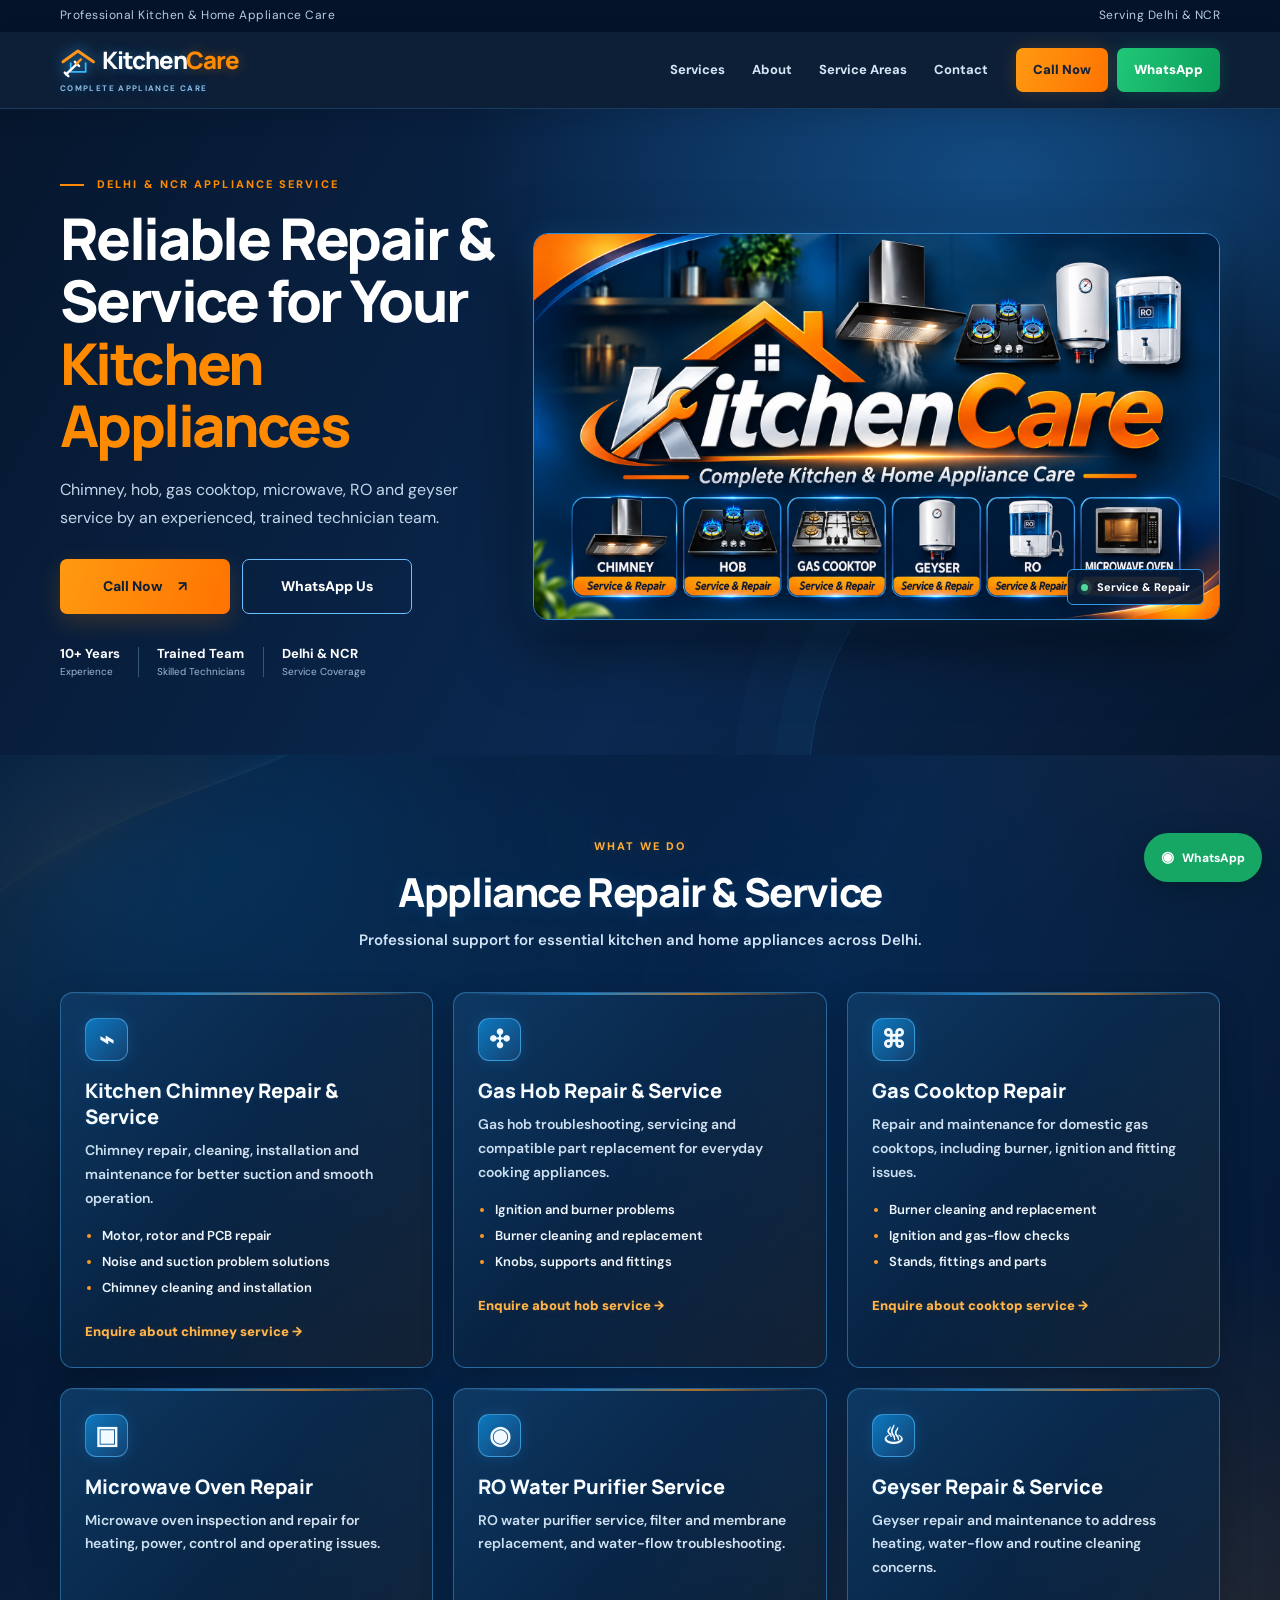
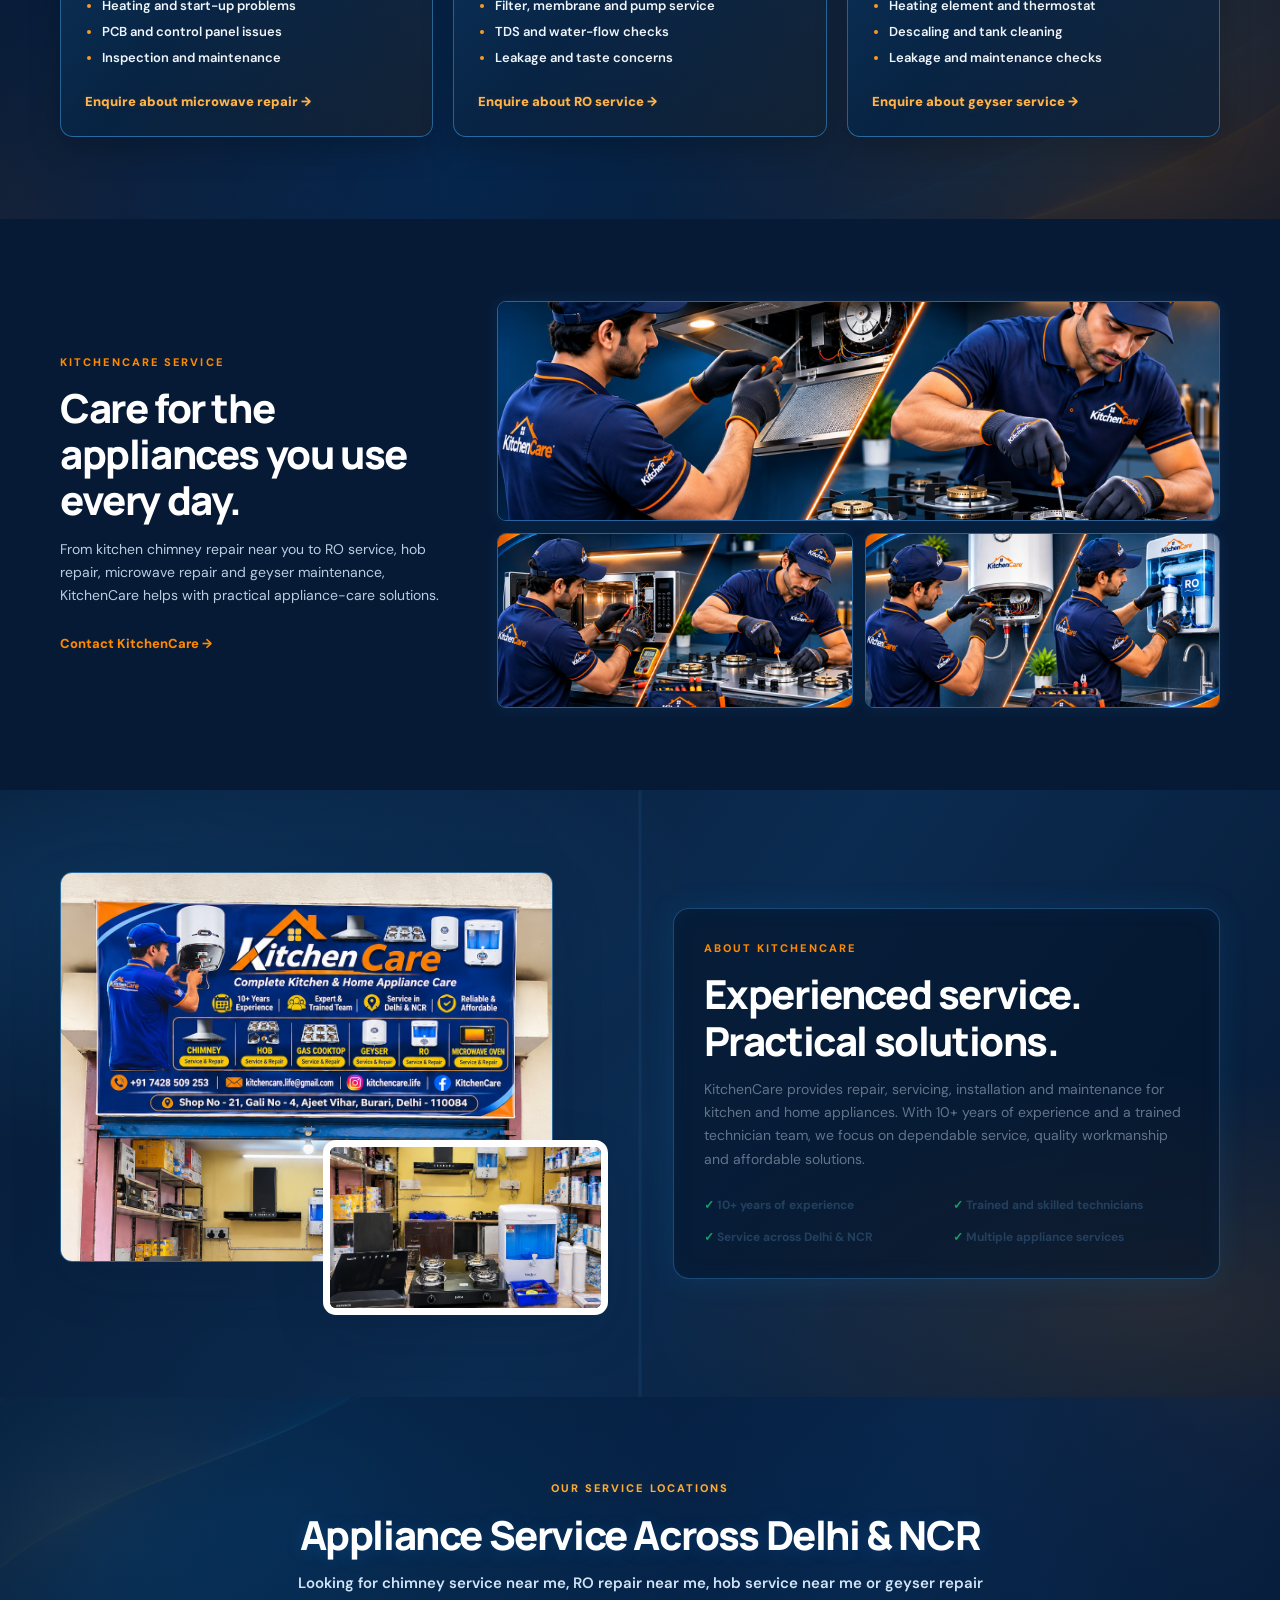
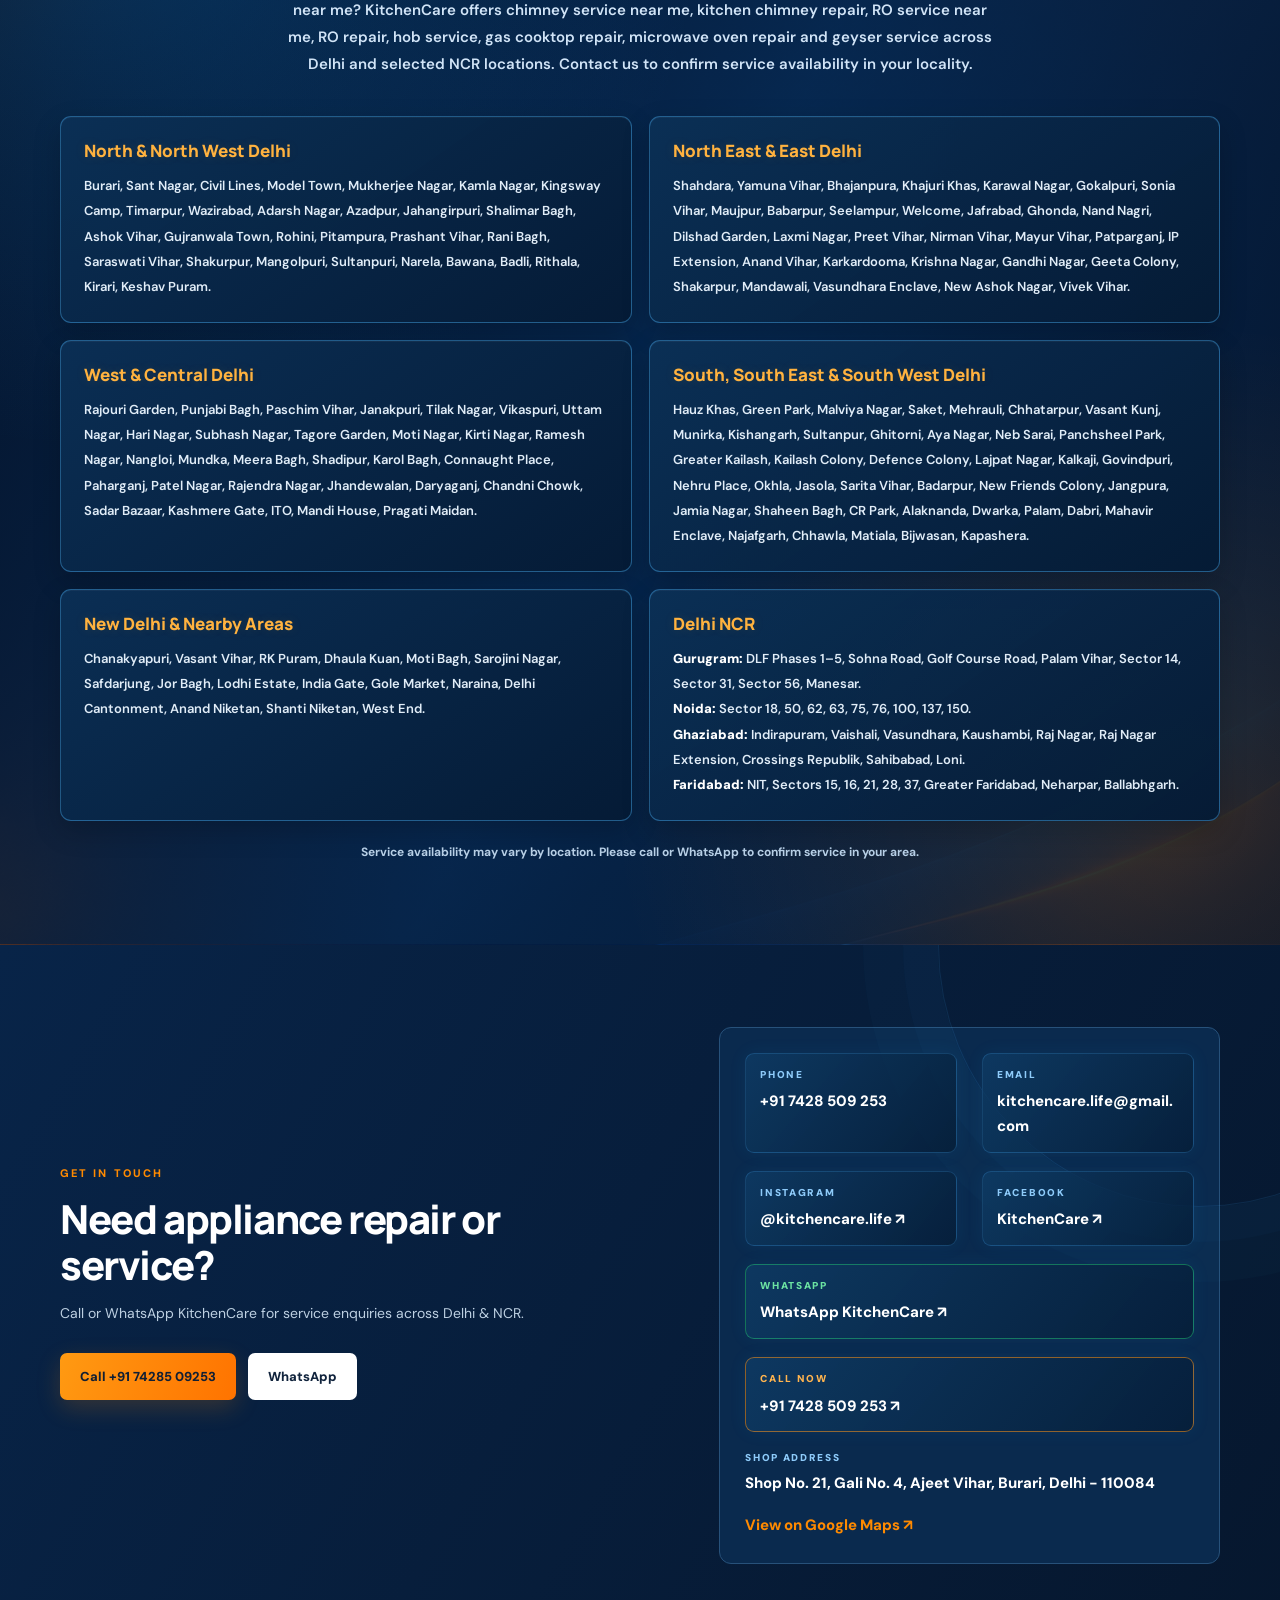
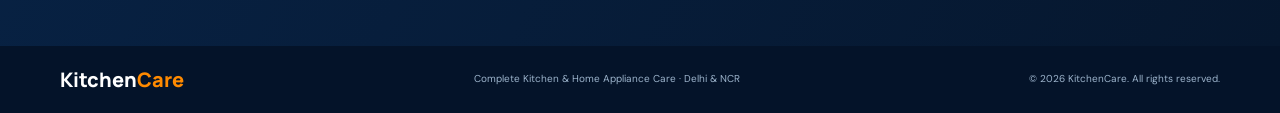
==== commit 15e8fd59: "Update index.html" ====
--- a/index.html
+++ b/index.html
@@ -4,7 +4,7 @@
   <meta charset="utf-8">
   <meta name="viewport" content="width=device-width, initial-scale=1">
   <title>KitchenCare | Chimney, Hob, RO & Appliance Repair in Delhi NCR</title>
-  <meta name="description" content="KitchenCare provides kitchen chimney repair, hob and gas cooktop service, microwave repair, RO water purifier service and geyser repair across Delhi and NCR. Call or WhatsApp for service." />
+  <meta name="description" content="Looking for chimney repair, hob service, RO repair or geyser service in Delhi NCR? KitchenCare offers professional chimney, microwave, gas cooktop and appliance repair. Call or WhatsApp today!" />
   <meta name="robots" content="index,follow,max-image-preview:large" />
   <meta name="theme-color" content="#071a35" />
   <link rel="canonical" href="https://kitchencare.life/" />
@@ -13,6 +13,10 @@
   <meta property="og:description" content="Chimney, hob, gas cooktop, microwave, RO and geyser service across Delhi & NCR." />
   <meta property="og:url" content="https://kitchencare.life/" />
   <meta property="og:image" content="https://kitchencare.life/assets/hero-kitchencare.png" />
+<meta name="twitter:card" content="summary_large_image">
+<meta name="twitter:title" content="KitchenCare | Appliance Repair in Delhi NCR">
+<meta name="twitter:description" content="Chimney, Hob, RO, Geyser, Microwave and Gas Cooktop Repair in Delhi NCR.">
+<meta name="twitter:image" content="https://kitchencare.life/assets/hero-kitchencare.png">
   <link rel="preload" as="image" href="assets/hero-kitchencare.png" fetchpriority="high">
   <link rel="stylesheet" href="styles.css">
   <script type="application/ld+json">
--- a/styles.css
+++ b/styles.css
@@ -17,3 +17,63 @@
 /* Keep the contact WhatsApp action directly above the Call Now action. */
 .contact-details .contact-whatsapp,
 .contact-details .contact-call{grid-column:1 / -1}
+
+/* Cohesive navy / electric-blue / amber treatment for service and location sections */
+.service-section,
+.areas{
+  position:relative;
+  isolation:isolate;
+  overflow:hidden;
+  background-color:#071a35;
+  background-image:linear-gradient(115deg,rgba(5,20,43,.94),rgba(7,39,76,.88) 52%,rgba(5,20,43,.95)),url('assets/section-glow.png');
+  background-size:cover;
+  background-position:center;
+  color:#f4f9ff;
+}
+.service-section:before,.areas:before{
+  content:"";position:absolute;inset:0;z-index:-1;pointer-events:none;
+  background:radial-gradient(ellipse at 8% 12%,rgba(19,145,232,.18),transparent 36%),radial-gradient(ellipse at 92% 88%,rgba(255,139,17,.13),transparent 34%);
+}
+.service-section .section-head h2,.areas .section-head h2{color:#fff;text-shadow:0 2px 18px rgba(32,157,255,.18)}
+.service-section .section-head>p:last-child,.areas .section-head>p:last-child{color:#d1e4f7;font-size:15px;font-weight:600;line-height:1.8}
+.service-section .eyebrow,.areas .eyebrow{color:#ffad36;text-shadow:0 0 12px rgba(255,146,24,.2)}
+.service-grid{gap:20px}
+.service-card{
+  background:linear-gradient(145deg,rgba(12,48,86,.96),rgba(5,27,54,.96));
+  border:1px solid rgba(72,174,245,.48);
+  border-radius:13px;
+  box-shadow:0 12px 32px rgba(0,0,0,.22),inset 0 1px 0 rgba(255,255,255,.045);
+}
+.service-card:after{content:"";position:absolute;inset:0;border-radius:inherit;pointer-events:none;background:linear-gradient(125deg,rgba(37,163,255,.08),transparent 45%,rgba(255,144,24,.06));}
+.service-card:hover{border-color:#ff9a20;box-shadow:0 16px 38px rgba(0,0,0,.28),0 0 22px rgba(37,158,255,.18)}
+.service-icon{background:linear-gradient(135deg,#0b75bb,#123c69);color:#fff;border:1px solid rgba(91,193,255,.55);box-shadow:0 0 15px rgba(31,157,239,.2)}
+.service-card h3{color:#fff;font-size:20px;line-height:1.3;text-shadow:0 1px 10px rgba(40,158,255,.12)}
+.service-card p{color:#d2e2f2;font-size:14px;font-weight:600;line-height:1.7;min-height:72px}
+.service-card ul{color:#f0f6fc;font-size:13px;font-weight:600;line-height:2}
+.service-card li::marker{color:#ff9a20}
+.service-card a{position:relative;z-index:1;color:#ffb449;font-size:13px;font-weight:900;text-shadow:0 0 10px rgba(255,146,24,.16)}
+.service-card a:hover{color:#fff;text-shadow:0 0 12px rgba(67,185,255,.5)}
+.areas{background-position:center 56%}
+.area-columns{gap:17px}
+.area-group{
+  background:linear-gradient(145deg,rgba(11,48,86,.94),rgba(5,27,53,.96));
+  border:1px solid rgba(73,171,239,.42);
+  border-radius:11px;
+  padding:22px 23px;
+  box-shadow:0 10px 28px rgba(0,0,0,.19),inset 0 1px 0 rgba(255,255,255,.04);
+  transition:transform .25s,border-color .25s,box-shadow .25s;
+}
+.area-group:hover{transform:translateY(-3px);border-color:rgba(255,153,32,.8);box-shadow:0 14px 32px rgba(0,0,0,.25),0 0 18px rgba(38,156,232,.14)}
+.area-group h3{color:#ffb23f;font-size:17px;font-weight:900;margin-bottom:11px;text-shadow:0 0 12px rgba(255,153,32,.13)}
+.area-group p{color:#e1edf8;font-size:13px;font-weight:600;line-height:1.95}
+.area-group strong{color:#fff;font-weight:900}
+.area-note{color:#b9d1e8;font-size:12px;font-weight:700}
+@media(max-width:650px){
+ .service-card h3{font-size:19px}
+ .service-card p{font-size:14px;min-height:0}
+ .service-card ul{font-size:13px}
+ .service-section .section-head>p:last-child,.areas .section-head>p:last-child{font-size:14px}
+ .area-group{padding:19px 18px}
+ .area-group h3{font-size:16px}
+ .area-group p{font-size:13px}
+}
